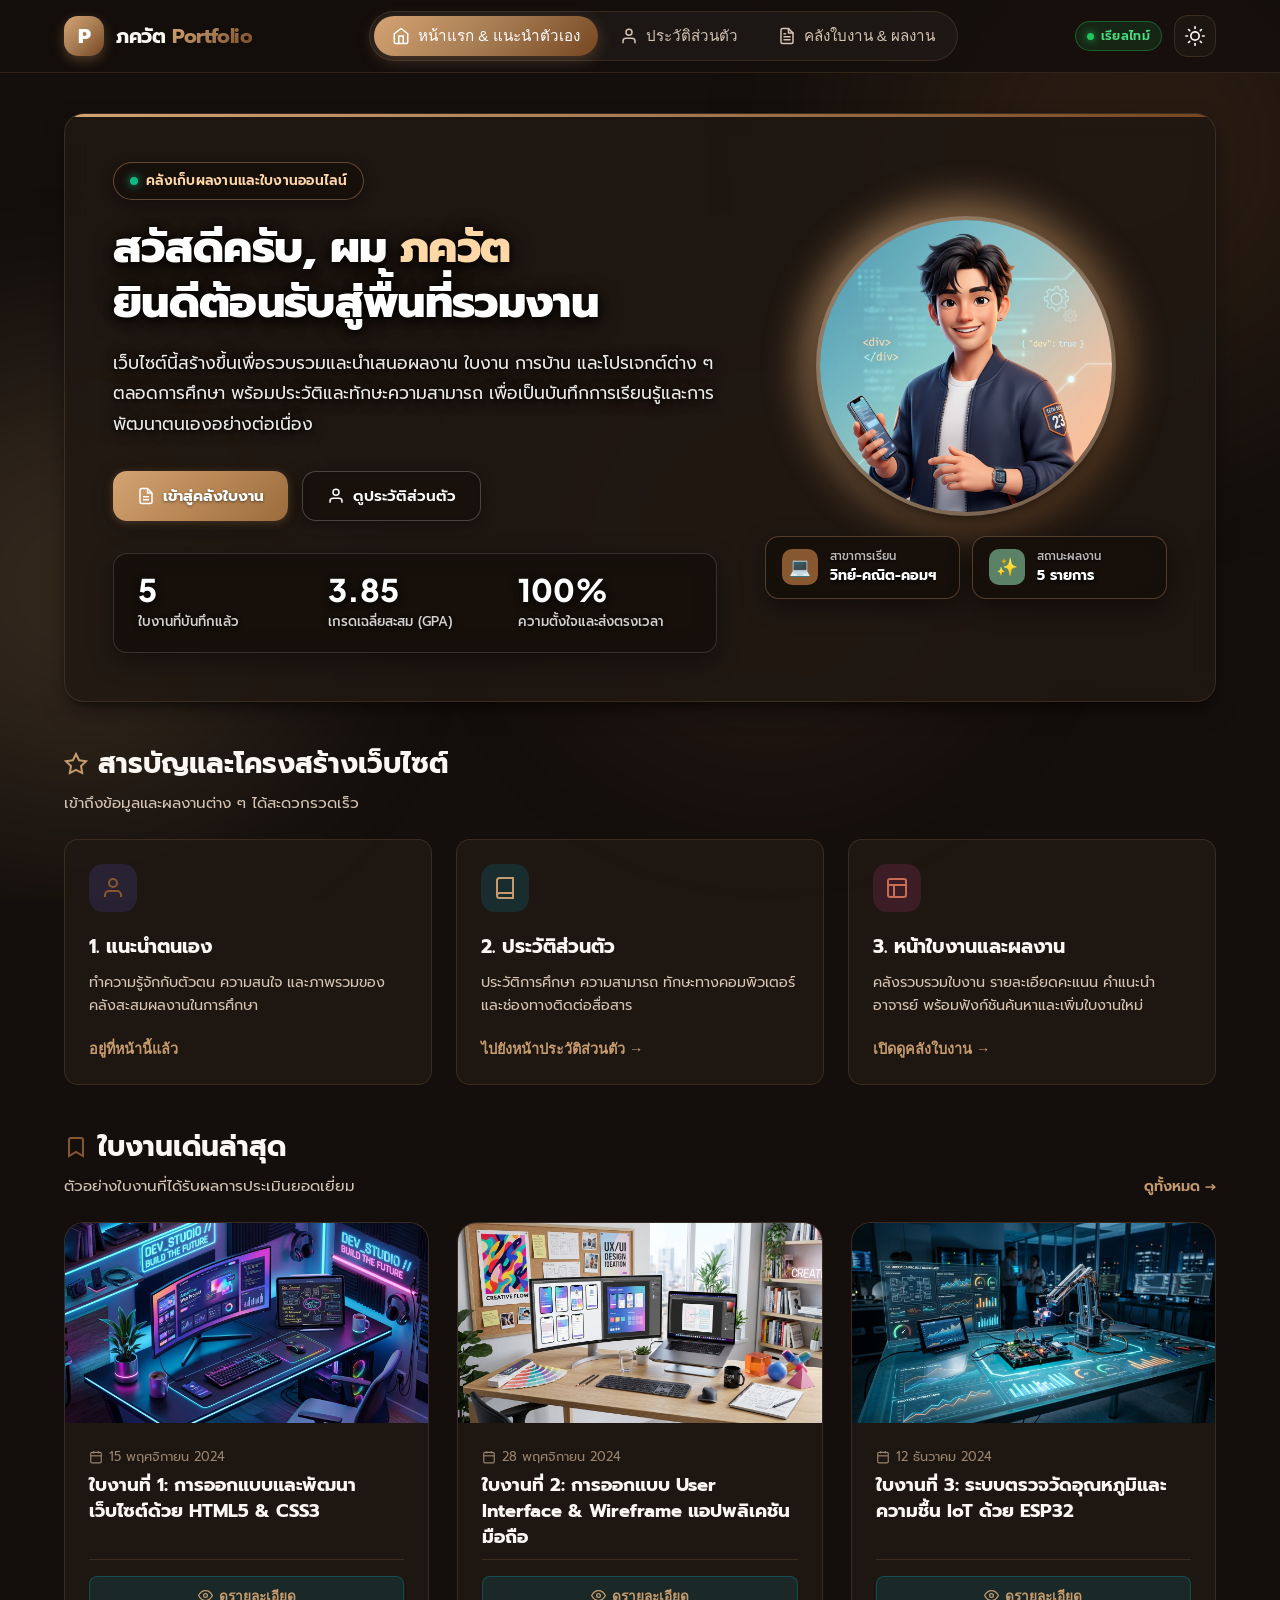
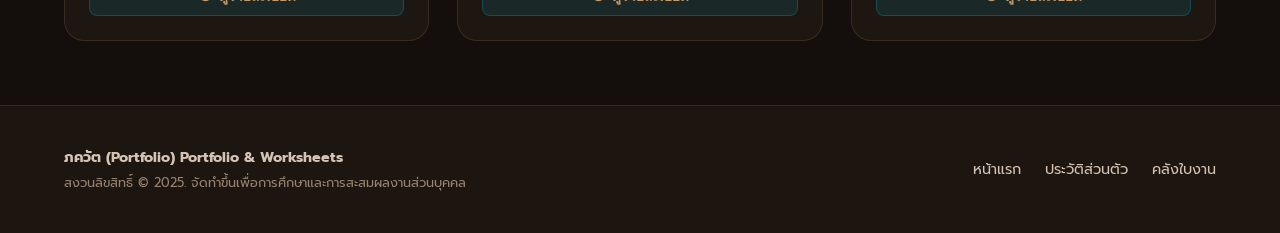
==== index.html @ 78440da2 "Add files via upload" ====
<!DOCTYPE html>
<html lang="th" data-theme="dark">

<head>
  <meta charset="UTF-8">
  <meta name="viewport" content="width=device-width, initial-scale=1.0">
  <title>ภควัต (Pakawat) | พอร์ตโฟลิโอ & คลังเก็บใบงาน</title>
  <meta name="description" content="เว็บไซต์เก็บงาน แนะนำตนเอง ประวัติส่วนตัว และคลังสะสมผลงานใบงานของ ภควัต (Pakawat)">
  <link rel="stylesheet" href="css/style.css">
  <link rel="icon"
    href="data:image/svg+xml,<svg xmlns=%22http://www.w3.org/2000/svg%22 viewBox=%220 0 100 100%22><text y=%22.9em%22 font-size=%2290%22>🚀</text></svg>">
</head>

<body>

  <!-- Ambient Glow Background -->
  <div class="bg-ambient" aria-hidden="true">
    <div class="orb orb-1"></div>
    <div class="orb orb-2"></div>
    <div class="orb orb-3"></div>
  </div>

  <div class="app-wrapper">

    <!-- Navigation Bar -->
    <header class="site-header">
      <div class="container nav-container">
        <a href="#home" class="brand-logo" id="brand-logo-link">
          <div class="logo-badge" id="site-brand-badge">P</div>
          <span id="site-brand-text">ภควัต <b>Portfolio</b></span>
        </a>

        <!-- Navigation Links -->
        <nav class="nav-menu" id="nav-menu" aria-label="Main Navigation">
          <button class="nav-item active" data-target="home" id="nav-btn-home">
            <svg width="18" height="18" viewBox="0 0 24 24" fill="none" stroke="currentColor" stroke-width="2"
              stroke-linecap="round" stroke-linejoin="round">
              <path d="m3 9 9-7 9 7v11a2 2 0 0 1-2 2H5a2 2 0 0 1-2-2z"></path>
              <polyline points="9 22 9 12 15 12 15 22"></polyline>
            </svg>
            หน้าแรก & แนะนำตัวเอง
          </button>
          <button class="nav-item" data-target="profile" id="nav-btn-profile">
            <svg width="18" height="18" viewBox="0 0 24 24" fill="none" stroke="currentColor" stroke-width="2"
              stroke-linecap="round" stroke-linejoin="round">
              <path d="M20 21v-2a4 4 0 0 0-4-4H8a4 4 0 0 0-4 4v2"></path>
              <circle cx="12" cy="7" r="4"></circle>
            </svg>
            ประวัติส่วนตัว
          </button>
          <button class="nav-item" data-target="worksheets" id="nav-btn-worksheets">
            <svg width="18" height="18" viewBox="0 0 24 24" fill="none" stroke="currentColor" stroke-width="2"
              stroke-linecap="round" stroke-linejoin="round">
              <path d="M14 2H6a2 2 0 0 0-2 2v16a2 2 0 0 0 2 2h12a2 2 0 0 0 2-2V8z"></path>
              <polyline points="14 2 14 8 20 8"></polyline>
              <line x1="16" y1="13" x2="8" y2="13"></line>
              <line x1="16" y1="17" x2="8" y2="17"></line>
              <polyline points="10 9 9 9 8 9"></polyline>
            </svg>
            คลังใบงาน & ผลงาน
          </button>
        </nav>

        <!-- Actions -->
        <div class="nav-actions">
          <div class="realtime-live-badge" title="ระบบซิงค์ข้อมูลแบบเรียลไทม์อัตโนมัติ (Live Real-Time Sync)">
            <span class="pulse-green-dot"></span>
            <span>เรียลไทม์</span>
          </div>
          <button class="theme-btn" id="theme-toggle-btn" title="สลับโหมดมืด/สว่าง" aria-label="Toggle Theme">
            <svg width="20" height="20" viewBox="0 0 24 24" fill="none" stroke="currentColor" stroke-width="2"
              stroke-linecap="round" stroke-linejoin="round">
              <circle cx="12" cy="12" r="5" />
              <line x1="12" y1="1" x2="12" y2="3" />
              <line x1="12" y1="21" x2="12" y2="23" />
              <line x1="4.22" y1="4.22" x2="5.64" y2="5.64" />
              <line x1="18.36" y1="18.36" x2="19.78" y2="19.78" />
              <line x1="1" y1="12" x2="3" y2="12" />
              <line x1="21" y1="12" x2="23" y2="12" />
              <line x1="4.22" y1="19.78" x2="5.64" y2="18.36" />
              <line x1="18.36" y1="5.64" x2="19.78" y2="4.22" />
            </svg>
          </button>
          <button class="mobile-toggle" id="mobile-menu-btn" title="เปิดเมนู" aria-label="Open Mobile Menu">
            <svg width="22" height="22" viewBox="0 0 24 24" fill="none" stroke="currentColor" stroke-width="2">
              <line x1="3" y1="12" x2="21" y2="12" />
              <line x1="3" y1="6" x2="21" y2="6" />
              <line x1="3" y1="18" x2="21" y2="18" />
            </svg>
          </button>
        </div>
      </div>
    </header>

    <!-- Main Views Container -->
    <main class="main-content">
      <div class="container">

        <!-- ================= VIEW 1: HOME (แนะนำตัวเอง) ================= -->
        <section class="page-view active" id="view-home">
          <!-- Hero Card -->
          <div class="hero-card" id="hero-card-main">
            <div class="hero-grid">
              <div class="hero-info">
                <div class="hero-tag">
                  <span class="pulse-dot"></span>
                  <span id="hero-tag-text">คลังเก็บผลงานและใบงานออนไลน์</span>
                </div>
                <h1 class="hero-title">
                  <span id="hero-greeting-text">สวัสดีครับ, ผม</span> <span class="highlight"
                    id="hero-name-text">ภควัต</span> <br>
                  <span id="hero-sub-text">ยินดีต้อนรับสู่พื้นที่รวมงาน</span>
                </h1>
                <p class="hero-desc" id="hero-desc-text">
                  เว็บไซต์นี้สร้างขึ้นเพื่อรวบรวมและนำเสนอผลงาน ใบงาน การบ้าน และโปรเจกต์ต่าง ๆ ตลอดการศึกษา
                  พร้อมประวัติและทักษะความสามารถ เพื่อเป็นบันทึกการเรียนรู้และการพัฒนาตนเองอย่างต่อเนื่อง
                </p>

                <div class="hero-btns">
                  <a href="#worksheets" class="btn btn-primary" id="hero-btn-worksheets">
                    <svg width="18" height="18" viewBox="0 0 24 24" fill="none" stroke="currentColor" stroke-width="2">
                      <path d="M14 2H6a2 2 0 0 0-2 2v16a2 2 0 0 0 2 2h12a2 2 0 0 0 2-2V8z"></path>
                      <polyline points="14 2 14 8 20 8"></polyline>
                      <line x1="16" y1="13" x2="8" y2="13"></line>
                      <line x1="16" y1="17" x2="8" y2="17"></line>
                    </svg>
                    เข้าสู่คลังใบงาน
                  </a>
                  <a href="#profile" class="btn btn-secondary" id="hero-btn-profile">
                    <svg width="18" height="18" viewBox="0 0 24 24" fill="none" stroke="currentColor" stroke-width="2">
                      <path d="M20 21v-2a4 4 0 0 0-4-4H8a4 4 0 0 0-4 4v2"></path>
                      <circle cx="12" cy="7" r="4"></circle>
                    </svg>
                    ดูประวัติส่วนตัว
                  </a>
                </div>

                <div class="hero-stats">
                  <div class="stat-item">
                    <h4 id="stat-total-works">5</h4>
                    <p>ใบงานที่บันทึกแล้ว</p>
                  </div>
                  <div class="stat-item">
                    <h4 id="stat-gpa-val">3.85</h4>
                    <p id="stat-gpa-label">เกรดเฉลี่ยสะสม (GPA)</p>
                  </div>
                  <div class="stat-item">
                    <h4 id="stat-commit-val">100%</h4>
                    <p id="stat-commit-label">ความตั้งใจและส่งตรงเวลา</p>
                  </div>
                </div>
              </div>

              <!-- Avatar Display -->
              <div class="hero-visual">
                <div class="avatar-wrapper" id="hero-avatar-wrapper">
                  <div class="avatar-halo"></div>
                  <div class="avatar-inner">
                    <img src="assets/images/avatar.jpg" alt="ภควัต (Pakawat) Avatar" class="avatar-img"
                      id="hero-avatar-img" />
                  </div>
                </div>

                <!-- Info Badges (ตำแหน่งด้านล่างรูปอวตาร) -->
                <div class="hero-badges-row">
                  <div class="hero-bottom-badge">
                    <div class="badge-icon purple" id="hero-badge-top-icon">💻</div>
                    <div class="badge-text">
                      <div class="title" id="hero-badge-top-label">สาขาการเรียน</div>
                      <div class="value" id="hero-badge-top-val">วิทย์-คณิต-คอมฯ</div>
                    </div>
                  </div>

                  <div class="hero-bottom-badge">
                    <div class="badge-icon emerald">✨</div>
                    <div class="badge-text">
                      <div class="title">สถานะผลงาน</div>
                      <div class="value" id="stat-badge-works">5 รายการ</div>
                    </div>
                  </div>
                </div>
              </div>
            </div>
          </div>

          <!-- Section Highlights: 3 หมวดหมู่หลัก -->
          <div class="section-header">
            <div>
              <h2 class="section-title">
                <svg width="24" height="24" viewBox="0 0 24 24" fill="none" stroke="var(--accent-cyan)"
                  stroke-width="2">
                  <polygon
                    points="12 2 15.09 8.26 22 9.27 17 14.14 18.18 21.02 12 17.77 5.82 21.02 7 14.14 2 9.27 8.91 8.26 12 2">
                  </polygon>
                </svg>
                สารบัญและโครงสร้างเว็บไซต์
              </h2>
              <p class="section-subtitle">เข้าถึงข้อมูลและผลงานต่าง ๆ ได้สะดวกรวดเร็ว</p>
            </div>
          </div>

          <div class="cards-grid-3">
            <div class="feature-box">
              <div class="feature-icon-wrapper">
                <svg width="24" height="24" viewBox="0 0 24 24" fill="none" stroke="currentColor" stroke-width="2">
                  <path d="M20 21v-2a4 4 0 0 0-4-4H8a4 4 0 0 0-4 4v2"></path>
                  <circle cx="12" cy="7" r="4"></circle>
                </svg>
              </div>
              <h3>1. แนะนำตนเอง</h3>
              <p>ทำความรู้จักกับตัวตน ความสนใจ และภาพรวมของคลังสะสมผลงานในการศึกษา</p>
              <button class="link-arrow" onclick="location.hash='home'">
                อยู่ที่หน้านี้แล้ว
              </button>
            </div>

            <div class="feature-box">
              <div class="feature-icon-wrapper" style="background: rgba(6, 182, 212, 0.15); color: var(--accent-cyan);">
                <svg width="24" height="24" viewBox="0 0 24 24" fill="none" stroke="currentColor" stroke-width="2">
                  <path d="M4 19.5A2.5 2.5 0 0 1 6.5 17H20"></path>
                  <path d="M6.5 2H20v20H6.5A2.5 2.5 0 0 1 4 19.5v-15A2.5 2.5 0 0 1 6.5 2z"></path>
                </svg>
              </div>
              <h3>2. ประวัติส่วนตัว</h3>
              <p>ประวัติการศึกษา ความสามารถ ทักษะทางคอมพิวเตอร์ และช่องทางติดต่อสื่อสาร</p>
              <button class="link-arrow" onclick="location.hash='profile'">
                ไปยังหน้าประวัติส่วนตัว →
              </button>
            </div>

            <div class="feature-box">
              <div class="feature-icon-wrapper"
                style="background: rgba(236, 72, 153, 0.15); color: var(--accent-pink);">
                <svg width="24" height="24" viewBox="0 0 24 24" fill="none" stroke="currentColor" stroke-width="2">
                  <rect x="3" y="3" width="18" height="18" rx="2" ry="2"></rect>
                  <line x1="3" y1="9" x2="21" y2="9"></line>
                  <line x1="9" y1="21" x2="9" y2="9"></line>
                </svg>
              </div>
              <h3>3. หน้าใบงานและผลงาน</h3>
              <p>คลังรวบรวมใบงาน รายละเอียดคะแนน คำแนะนำอาจารย์ พร้อมฟังก์ชันค้นหาและเพิ่มใบงานใหม่</p>
              <button class="link-arrow" onclick="location.hash='worksheets'">
                เปิดดูคลังใบงาน →
              </button>
            </div>
          </div>

          <!-- Featured Works Preview -->
          <div class="section-header" style="margin-top: 1.5rem;">
            <div>
              <h2 class="section-title">
                <svg width="24" height="24" viewBox="0 0 24 24" fill="none" stroke="var(--accent-purple)"
                  stroke-width="2">
                  <path d="m19 21-7-4-7 4V5a2 2 0 0 1 2-2h10a2 2 0 0 1 2 2v16z"></path>
                </svg>
                ใบงานเด่นล่าสุด
              </h2>
              <p class="section-subtitle">ตัวอย่างใบงานที่ได้รับผลการประเมินยอดเยี่ยม</p>
            </div>
            <a href="#worksheets" class="link-arrow">ดูทั้งหมด →</a>
          </div>

          <div class="works-grid" id="featured-works-grid">
            <!-- Dynamic items rendered by app.js -->
          </div>
        </section>


        <!-- ================= VIEW 2: PROFILE (ประวัติส่วนตัว) ================= -->
        <section class="page-view" id="view-profile">
          <div class="profile-layout">

            <!-- Left Sidebar -->
            <aside class="profile-sidebar">
              <!-- Profile Bio Card -->
              <div class="profile-card" id="profile-bio-card">
                <div class="profile-avatar-wrapper">
                  <img src="assets/images/avatar.jpg" alt="ภควัต " class="profile-avatar" id="sidebar-avatar-img" />
                </div>
                <h2 id="sidebar-name">ภควัต ศรีรัตน์</h2>
                <div class="role">Student</div>

                <p class="bio-quote">
                  "การเรียนรู้ไม่มีที่สิ้นสุด พัฒนาตนเองผ่านทุกใบงานและลงมือทำอย่างจริงจัง"
                </p>

                <div class="profile-meta-list">
                  <div class="meta-item">
                    <div class="meta-icon">👤</div>
                    <span class="label">ชื่อ-สกุล:</span>
                    <span class="value">นายภควัต ศรีรัตน์</span>
                  </div>
                  <div class="meta-item">
                    <div class="meta-icon">🏷️</div>
                    <span class="label">ชื่อเล่น:</span>
                    <span class="value">ซัง</span>
                  </div>
                  <div class="meta-item">
                    <div class="meta-icon">🏫</div>
                    <span class="label">สถานศึกษา:</span>
                    <span class="value">วิทยาลัยเทคนิคนครศรีธรรมราช</span>
                  </div>
                  <div class="meta-item">
                    <div class="meta-icon">🎓</div>
                    <span class="label">ระดับชั้น:</span>
                    <span class="value">ประกาศนียบัตรวิชาชีพชั้นสูง</span>
                  </div>
                  <div class="meta-item">
                    <div class="meta-icon">📍</div>
                    <span class="label">ที่อยู่:</span>
                    <span class="value">นครศรีธรรมราช</span>
                  </div>
                </div>
              </div>

              <!-- Quick Contact Card -->
              <div class="contact-quick-card">
                <h4>ช่องทางติดต่อ</h4>
                <div class="social-links">
                  <button class="social-btn" onclick="copyContact('69319010028@tnk.ac.th', 'อีเมล')">
                    <svg width="18" height="18" viewBox="0 0 24 24" fill="none" stroke="currentColor" stroke-width="2">
                      <path d="M4 4h16c1.1 0 2 .9 2 2v12c0 1.1-.9 2-2 2H4c-1.1 0-2-.9-2-2V6c0-1.1.9-2 2-2z"></path>
                      <polyline points="22,6 12,13 2,6"></polyline>
                    </svg>
                    69319010028@tnk.ac.th
                  </button>
                  <button class="social-btn" onclick="copyContact('099-436-2677', 'เบอร์โทรศัพท์')">
                    <svg width="18" height="18" viewBox="0 0 24 24" fill="none" stroke="currentColor" stroke-width="2">
                      <path
                        d="M22 16.92v3a2 2 0 0 1-2.18 2 19.79 19.79 0 0 1-8.63-3.07 19.5 19.5 0 0 1-6-6 19.79 19.79 0 0 1-3.07-8.67A2 2 0 0 1 4.11 2h3a2 2 0 0 1 2 1.72 12.84 12.84 0 0 0 .7 2.81 2 2 0 0 1-.45 2.11L8.09 9.91a16 16 0 0 0 6 6l1.27-1.27a2 2 0 0 1 2.11-.45 12.84 12.84 0 0 0 2.81.7A2 2 0 0 1 22 16.92z">
                      </path>
                    </svg>
                    099-436-2677 (คลิกเพื่อคัดลอก)
                  </button>
                  <button class="social-btn" onclick="copyContact('https://github.com/69319010028-dev', 'GitHub')">
                    <svg width="18" height="18" viewBox="0 0 24 24" fill="none" stroke="currentColor" stroke-width="2">
                      <path
                        d="M9 19c-5 1.5-5-2.5-7-3m14 6v-3.87a3.37 3.37 0 0 0-.94-2.61c3.14-.35 6.44-1.54 6.44-7A5.44 5.44 0 0 0 20 4.77 5.07 5.07 0 0 0 19.91 1S18.73.65 16 2.48a13.38 13.38 0 0 0-7 0C6.27.65 5.09 1 5.09 1A5.07 5.07 0 0 0 5 4.77a5.44 5.44 0 0 0-1.5 3.78c0 5.42 3.3 6.61 6.44 7A3.37 3.37 0 0 0 9 18.13V22">
                      </path>
                    </svg>
                    https://github.com/69319010028-dev
                  </button>
                </div>
              </div>
            </aside>

            <!-- Right Main Profile -->
            <div class="profile-main">

              <!-- Education Timeline Panel -->
              <div class="content-panel">
                <div class="panel-header" style="justify-content: space-between; align-items: center;">
                  <div style="display: flex; align-items: center; gap: 12px;">
                    <div class="panel-icon">
                      <svg width="20" height="20" viewBox="0 0 24 24" fill="none" stroke="currentColor"
                        stroke-width="2">
                        <path d="M22 10v6M2 10l10-5 10 5-10 5z"></path>
                        <path d="M6 12v5c3 3 9 3 12 0v-5"></path>
                      </svg>
                    </div>
                    <h3 class="panel-title">ประวัติการศึกษา (Education Background)</h3>
                  </div>
                  <button type="button" class="btn-edu-order-toggle" id="btn-toggle-edu-order"
                    onclick="toggleEduOrder()" title="คลิกเพื่อสลับการเรียงลำดับเวลา (เก่าไปใหม่ / ใหม่ไปเก่า)">
                    <svg width="13" height="13" viewBox="0 0 24 24" fill="none" stroke="currentColor" stroke-width="2">
                      <path d="m3 16 4 4 4-4"></path>
                      <path d="M7 20V4"></path>
                      <path d="m21 8-4-4-4 4"></path>
                      <path d="M17 4v16"></path>
                    </svg>
                    <span id="edu-order-text">เรียง: ม.ต้น ➔ ปวส.</span>
                  </button>
                </div>

                <div class="timeline" id="education-timeline">
                  <!-- Rendered dynamically -->
                </div>
              </div>

              <!-- Skills & Abilities Panel -->
              <div class="content-panel">
                <div class="panel-header">
                  <div class="panel-icon" style="background: rgba(139, 92, 246, 0.15); color: var(--accent-purple);">
                    <svg width="20" height="20" viewBox="0 0 24 24" fill="none" stroke="currentColor" stroke-width="2">
                      <polygon points="13 2 3 14 12 14 11 22 21 10 12 10 13 2"></polygon>
                    </svg>
                  </div>
                  <h3 class="panel-title">ทักษะและความสามารถ (Skills & Competencies)</h3>
                </div>

                <div class="skills-grid" id="skills-container">
                  <!-- Dynamic skills bars rendered by app.js -->
                </div>

                <div style="margin-top: 1.5rem;">
                  <strong
                    style="font-size: 0.95rem; display: block; margin-bottom: 0.5rem;">ความสนใจพิเศษและโปรแกรมที่ใช้งาน:</strong>
                  <div class="tags-cloud">
                    <span class="tag-badge">Visual Studio Code</span>
                    <span class="tag-badge">Figma UI/UX</span>
                    <span class="tag-badge">Git & GitHub</span>
                    <span class="tag-badge">Microsoft 365 & Google Workspace</span>
                    <span class="tag-badge">Canva</span>
                    <span class="tag-badge">Arduino IDE</span>
                    <span class="tag-badge">AI Tools for Learning</span>
                    <span class="tag-badge">การตัดต่อวิดีโอ & สื่อประชาสัมพันธ์</span>
                  </div>
                </div>
              </div>

              <!-- Goals & Motivation Panel -->
              <div class="content-panel">
                <div class="panel-header">
                  <div class="panel-icon" style="background: rgba(16, 185, 129, 0.15); color: var(--accent-emerald);">
                    <svg width="20" height="20" viewBox="0 0 24 24" fill="none" stroke="currentColor" stroke-width="2">
                      <circle cx="12" cy="12" r="10"></circle>
                      <path d="m9 12 2 2 4-4"></path>
                    </svg>
                  </div>
                  <h3 class="panel-title">เป้าหมายและแรงบันดาลใจในการศึกษา</h3>
                </div>
                <p style="color: var(--text-muted); line-height: 1.8;">
                  มีความมุ่งมั่นที่จะเข้าศึกษาต่อในระดับอุดมศึกษา ในสาขาวิทยาการคอมพิวเตอร์
                  หรือวิศวกรรมคอมพิวเตอร์/ซอฟต์แวร์
                  เพื่อนำความรู้และทักษะด้านเทคโนโลยีมาต่อยอด
                  สร้างสรรค์นวัตกรรมดิจิทัลที่มีประโยชน์ต่อสังคมและประเทศชาติต่อไปในอนาคต
                </p>
              </div>

            </div>

          </div>
        </section>


        <!-- ================= VIEW 3: WORKSHEETS (หน้าใบงาน & ผลงาน) ================= -->
        <section class="page-view" id="view-worksheets">

          <div class="section-header">
            <div>
              <h2 class="section-title">
                <svg width="26" height="26" viewBox="0 0 24 24" fill="none" stroke="var(--accent-cyan)"
                  stroke-width="2">
                  <path d="M14 2H6a2 2 0 0 0-2 2v16a2 2 0 0 0 2 2h12a2 2 0 0 0 2-2V8z"></path>
                  <polyline points="14 2 14 8 20 8"></polyline>
                  <line x1="16" y1="13" x2="8" y2="13"></line>
                  <line x1="16" y1="17" x2="8" y2="17"></line>
                </svg>
                คลังใบงานและผลงานสะสม
              </h2>
              <p class="section-subtitle">ค้นหา ตรวจสอบผลงาน และดูใบงานทั้งหมดในที่เดียว</p>
            </div>
          </div>

          <!-- Controls Bar: Search & Filter Tabs -->
          <div class="worksheet-controls">
            <div class="controls-top">
              <div class="search-box">
                <svg class="search-icon" width="18" height="18" viewBox="0 0 24 24" fill="none" stroke="currentColor"
                  stroke-width="2">
                  <circle cx="11" cy="11" r="8"></circle>
                  <line x1="21" y1="21" x2="16.65" y2="16.65"></line>
                </svg>
                <input type="text" id="search-worksheet" placeholder="ค้นหาตามชื่อใบงาน..." />
              </div>

              <div class="filter-pills">
                <button class="filter-btn active" id="btn-filter-all">ทั้งหมด</button>

                <!-- Calendar Date Filter Trigger & Popover Dropdown -->
                <div class="cal-filter-container" id="cal-filter-container">
                  <button type="button" class="filter-btn cal-filter-trigger" id="btn-calendar-filter"
                    title="เลือกดูใบงานตามวันที่หรือปฏิทิน">
                    <svg width="15" height="15" viewBox="0 0 24 24" fill="none" stroke="currentColor" stroke-width="2"
                      stroke-linecap="round" stroke-linejoin="round">
                      <rect x="3" y="4" width="18" height="18" rx="2" ry="2"></rect>
                      <line x1="16" y1="2" x2="16" y2="6"></line>
                      <line x1="8" y1="2" x2="8" y2="6"></line>
                      <line x1="3" y1="10" x2="21" y2="10"></line>
                    </svg>
                    <span id="cal-filter-btn-text">เลือกดูตามวันที่ (ปฏิทิน)</span>
                    <svg class="cal-chevron" width="12" height="12" viewBox="0 0 24 24" fill="none"
                      stroke="currentColor" stroke-width="2.5">
                      <polyline points="6 9 12 15 18 9"></polyline>
                    </svg>
                  </button>

                  <!-- Popover Dropdown matching Picture 2 -->
                  <div class="cal-dropdown-popover" id="filter-calendar-popover">
                    <div class="cal-popover-header">
                      <div class="cal-popover-title">
                        <svg width="15" height="15" viewBox="0 0 24 24" fill="none" stroke="var(--accent-cyan)"
                          stroke-width="2">
                          <rect x="3" y="4" width="18" height="18" rx="2" ry="2"></rect>
                          <line x1="16" y1="2" x2="16" y2="6"></line>
                          <line x1="8" y1="2" x2="8" y2="6"></line>
                          <line x1="3" y1="10" x2="21" y2="10"></line>
                        </svg>
                        <span>เลือกวันที่เพื่อค้นหาใบงาน</span>
                      </div>
                      <button type="button" class="cal-popover-close" id="btn-close-cal-popover"
                        title="ปิดหน้าต่างปฏิทิน">&times;</button>
                    </div>

                    <!-- Embedded Interactive Calendar (Picture 2 style) -->
                    <div class="inline-calendar" id="filter-calendar-picker"></div>
                    <input type="hidden" id="filter-selected-date" />

                    <div class="cal-popover-footer">
                      <div class="cal-footer-hint">
                        <span class="has-work-dot-sample"></span> จุดสีฟ้า = วันที่มีใบงาน
                      </div>
                      <div class="cal-footer-actions">
                        <button type="button" class="cal-action-btn" id="btn-filter-this-month"
                          title="แสดงใบงานทั้งหมดในเดือนที่กำลังดู">
                          ดูทั้งเดือนนี้
                        </button>
                        <button type="button" class="cal-action-btn clear" id="btn-filter-clear"
                          title="ล้างการเลือกวันที่และแสดงทั้งหมด">
                          ล้างตัวกรอง
                        </button>
                      </div>
                    </div>
                  </div>
                </div>
              </div>
            </div>
          </div>

          <!-- Counter bar -->
          <div class="works-stats-bar">
            <span>แสดงผล: <b id="works-found-count" style="color:var(--text-main);">0 รายการ</b></span>
          </div>

          <!-- Works Cards Grid -->
          <div class="works-grid" id="all-worksheets-grid">
            <!-- Dynamic worksheets rendered by app.js -->
          </div>

        </section>

      </div>
    </main>

    <!-- Site Footer -->
    <footer class="site-footer">
      <div class="container footer-content">
        <div>
          <strong id="footer-brand-title">ภควัต Portfolio & Worksheets</strong>
          <div style="font-size: 0.8rem; margin-top: 4px; color: var(--text-dim);">
            สงวนลิขสิทธิ์ &copy; 2025. จัดทำขึ้นเพื่อการศึกษาและการสะสมผลงานส่วนบุคคล
          </div>
        </div>
        <div class="footer-links">
          <a href="#home" class="footer-link">หน้าแรก</a>
          <a href="#profile" class="footer-link">ประวัติส่วนตัว</a>
          <a href="#worksheets" class="footer-link">คลังใบงาน</a>
        </div>
      </div>
    </footer>

  </div>

  <!-- ================= MODAL: WORKSHEET DETAILS ================= -->
  <div class="modal-backdrop" id="worksheet-detail-modal" aria-hidden="true">
    <div class="modal-dialog">
      <div class="modal-header">
        <h3>รายละเอียดใบงาน</h3>
        <button class="modal-close" aria-label="Close modal">&times;</button>
      </div>
      <div class="modal-body" id="worksheet-detail-content">
        <!-- Rendered by window.openWorkDetail -->
      </div>
      <div class="modal-footer">
        <button class="btn btn-secondary modal-close">ปิดหน้าต่าง</button>
      </div>
    </div>
  </div>



  <!-- ================= LIGHTBOX: FULLSCREEN IMAGE VIEWER ================= -->
  <div class="lightbox-backdrop" id="image-lightbox-modal" aria-hidden="true">
    <div class="lightbox-toolbar">
      <span class="lightbox-title" id="lightbox-image-title">รูปภาพใบงาน</span>
      <div class="lightbox-actions">
        <button class="lightbox-btn" id="btn-zoom-in" title="ซูมขยาย (+)">
          <svg width="18" height="18" viewBox="0 0 24 24" fill="none" stroke="currentColor" stroke-width="2">
            <circle cx="11" cy="11" r="8"></circle>
            <line x1="21" y1="21" x2="16.65" y2="16.65"></line>
            <line x1="11" y1="8" x2="11" y2="14"></line>
            <line x1="8" y1="11" x2="14" y2="11"></line>
          </svg>
          ขยาย
        </button>
        <button class="lightbox-btn" id="btn-zoom-out" title="ซูมย่อ (-)">
          <svg width="18" height="18" viewBox="0 0 24 24" fill="none" stroke="currentColor" stroke-width="2">
            <circle cx="11" cy="11" r="8"></circle>
            <line x1="21" y1="21" x2="16.65" y2="16.65"></line>
            <line x1="8" y1="11" x2="14" y2="11"></line>
          </svg>
          ย่อ
        </button>
        <button class="lightbox-btn" id="btn-zoom-reset" title="ขนาดปกติ 100%">100%</button>
        <button class="lightbox-btn" id="btn-open-newtab" title="เปิดรูปต้นฉบับในแท็บใหม่">
          <svg width="18" height="18" viewBox="0 0 24 24" fill="none" stroke="currentColor" stroke-width="2">
            <path d="M18 13v6a2 2 0 0 1-2 2H5a2 2 0 0 1-2-2V8a2 2 0 0 1 2-2h6"></path>
            <polyline points="15 3 21 3 21 9"></polyline>
            <line x1="10" y1="14" x2="21" y2="3"></line>
          </svg>
          เปิดแท็บใหม่
        </button>
        <button class="lightbox-btn close" id="btn-close-lightbox" title="ปิดหน้าต่าง">&times;</button>
      </div>
    </div>
    <div class="lightbox-content" id="lightbox-container">
      <img id="lightbox-img" src="" alt="ภาพใบงานขนาดเต็ม" />
    </div>
  </div>

  <!-- Toast Notification Container -->
  <div class="toast-container" id="toast-container"></div>

  <!-- Scripts -->
  <script src="js/data.js"></script>
  <script src="js/app.js"></script>
</body>

</html>
---- css/style.css ----
/* ==========================================================================
   PAKAWAT PORTFOLIO & WORKSHEET HUB - MODERN DESIGN SYSTEM
   ========================================================================== */

@import url('https://fonts.googleapis.com/css2?family=Plus+Jakarta+Sans:wght@400;500;600;700;800&family=Prompt:ital,wght@0,300;0,400;0,500;0,600;0,700;1,300;1,400&display=swap');

:root {
  /* Dark Theme (Default: TOA 8558 African Desert Luxury Warm Palette) */
  --bg-primary: #140f0c; /* Deep roasted espresso dark background */
  --bg-secondary: #1c1510; /* Dark cocoa mocha */
  --bg-card: rgba(32, 24, 18, 0.85); /* Warm teak wood & leather glassmorphism */
  --bg-card-hover: rgba(46, 35, 27, 0.95);
  --border-subtle: rgba(197, 155, 109, 0.16); /* Warm bronze sand subtle border */
  --border-highlight: rgba(212, 163, 115, 0.45); /* African Desert golden highlight */

  --text-main: #fbf7f2; /* Pure warm ivory cream, extremely crisp & readable */
  --text-muted: #d5c4b3; /* Soft desert sand */
  --text-dim: #998471; /* Warm taupe */

  /* TOA 8558 African Desert & Warm Earth Tone Accents */
  --accent-cyan: #c59b6d; /* African Desert Golden Caramel (primary interactive accent) */
  --accent-blue: #a67c52; /* TOA 8558 African Desert true tone */
  --accent-purple: #875730; /* Roasted coffee bronze */
  --accent-pink: #c86d51; /* Warm terracotta clay */
  --accent-emerald: #5b8266; /* Natural sage earth */
  --accent-amber: #e09f3e; /* Golden sunlight amber */
  --accent-gold: #d4a373; /* Rich sand gold */

  --grad-primary: linear-gradient(135deg, #d4a373 0%, #a67c52 50%, #754722 100%);
  --grad-cyan: linear-gradient(135deg, #e4be96 0%, #b88754 100%);
  --grad-card: linear-gradient(145deg, rgba(197, 155, 109, 0.09) 0%, rgba(32, 24, 18, 0.4) 100%);

  --shadow-sm: 0 4px 6px -1px rgba(0, 0, 0, 0.35);
  --shadow-md: 0 10px 25px -5px rgba(0, 0, 0, 0.5), 0 8px 10px -6px rgba(0, 0, 0, 0.4);
  --shadow-glow: 0 0 25px rgba(166, 124, 82, 0.35);
  --shadow-glow-cyan: 0 0 25px rgba(197, 155, 109, 0.4);

  --radius-sm: 8px;
  --radius-md: 14px;
  --radius-lg: 20px;
  --radius-full: 9999px;

  --font-base: 'Prompt', 'Plus Jakarta Sans', sans-serif;
  --font-en: 'Plus Jakarta Sans', 'Prompt', sans-serif;

  --transition-fast: 0.2s ease;
  --transition-normal: 0.3s cubic-bezier(0.16, 1, 0.3, 1);
  --transition-bounce: 0.5s cubic-bezier(0.34, 1.56, 0.64, 1);
}

[data-theme="light"] {
  /* Light Theme (Inspired by the sunlit African Desert Scandinavian interior in the photo) */
  --bg-primary: #f6f1eb; /* Natural warm oat linen background */
  --bg-secondary: #eee4d7; /* Soft sand cream */
  --bg-card: rgba(255, 252, 247, 0.94); /* Warm ivory paper surface */
  --bg-card-hover: rgba(255, 255, 255, 0.98);
  --border-subtle: rgba(166, 124, 82, 0.18); /* Warm light oak border */
  --border-highlight: rgba(166, 124, 82, 0.42);

  --text-main: #24170f; /* Deep dark roasted espresso coffee, clear, confident & serious */
  --text-muted: #574334; /* Rich warm cocoa */
  --text-dim: #8a7360; /* Warm desert taupe */

  --grad-card: linear-gradient(145deg, rgba(255, 255, 255, 0.95) 0%, rgba(246, 241, 235, 0.75) 100%);
  --shadow-sm: 0 2px 5px rgba(36, 23, 15, 0.06);
  --shadow-md: 0 10px 25px -5px rgba(36, 23, 15, 0.1), 0 8px 10px -6px rgba(36, 23, 15, 0.06);
  --shadow-glow: 0 0 20px rgba(166, 124, 82, 0.22);
  --shadow-glow-cyan: 0 0 20px rgba(166, 124, 82, 0.25);
}

/* ==========================================================================
   RESET & GLOBAL STYLES
   ========================================================================== */
*, *::before, *::after {
  box-sizing: border-box;
  margin: 0;
  padding: 0;
}

html {
  scroll-behavior: smooth;
  font-size: 16px;
}

body {
  font-family: var(--font-base);
  background-color: var(--bg-primary);
  color: var(--text-main);
  min-height: 100vh;
  line-height: 1.6;
  overflow-x: hidden;
  position: relative;
  transition: background-color var(--transition-normal), color var(--transition-normal);
}

/* Background Ambient Orbs */
.bg-ambient {
  position: fixed;
  top: 0;
  left: 0;
  width: 100vw;
  height: 100vh;
  pointer-events: none;
  z-index: 0;
  overflow: hidden;
}

.orb {
  position: absolute;
  border-radius: 50%;
  filter: blur(100px);
  opacity: 0.18;
  animation: floatOrb 18s infinite alternate ease-in-out;
}

.orb-1 {
  width: 500px;
  height: 500px;
  background: var(--accent-purple);
  top: -100px;
  right: -100px;
}

.orb-2 {
  width: 450px;
  height: 450px;
  background: var(--accent-cyan);
  bottom: 10%;
  left: -150px;
  animation-duration: 22s;
  animation-delay: -5s;
}

.orb-3 {
  width: 380px;
  height: 380px;
  background: var(--accent-pink);
  top: 40%;
  right: 25%;
  opacity: 0.12;
  animation-duration: 26s;
  animation-delay: -8s;
}

@keyframes floatOrb {
  0% { transform: translate(0, 0) scale(1); }
  50% { transform: translate(40px, 30px) scale(1.1); }
  100% { transform: translate(-30px, 50px) scale(0.95); }
}

.app-wrapper {
  position: relative;
  z-index: 1;
  display: flex;
  flex-direction: column;
  min-height: 100vh;
}

.container {
  width: 100%;
  max-width: 1200px;
  margin: 0 auto;
  padding: 0 1.5rem;
}

/* ==========================================================================
   NAVIGATION BAR
   ========================================================================== */
.site-header {
  position: sticky;
  top: 0;
  z-index: 100;
  background: rgba(20, 15, 12, 0.85);
  backdrop-filter: blur(16px);
  -webkit-backdrop-filter: blur(16px);
  border-bottom: 1px solid var(--border-subtle);
  transition: all var(--transition-normal);
}

[data-theme="light"] .site-header {
  background: rgba(246, 241, 235, 0.88);
}

.nav-container {
  display: flex;
  align-items: center;
  justify-content: space-between;
  height: 72px;
}

.brand-logo {
  display: flex;
  align-items: center;
  gap: 12px;
  text-decoration: none;
  color: var(--text-main);
  font-weight: 700;
  font-size: 1.25rem;
  letter-spacing: -0.02em;
}

.logo-badge {
  width: 40px;
  height: 40px;
  border-radius: var(--radius-md);
  background: var(--grad-primary);
  display: flex;
  align-items: center;
  justify-content: center;
  color: #fff;
  font-weight: 800;
  box-shadow: 0 4px 12px rgba(166, 124, 82, 0.4);
  overflow: hidden;
  position: relative;
}

.logo-badge-img {
  width: 100%;
  height: 100%;
  object-fit: cover;
  display: block;
}

.brand-logo span b {
  background: var(--grad-primary);
  -webkit-background-clip: text;
  -webkit-text-fill-color: transparent;
}

.nav-menu {
  display: flex;
  align-items: center;
  background: rgba(255, 255, 255, 0.04);
  padding: 4px;
  border-radius: var(--radius-full);
  border: 1px solid var(--border-subtle);
  gap: 4px;
}

[data-theme="light"] .nav-menu {
  background: rgba(0, 0, 0, 0.04);
}

.nav-item {
  display: inline-flex;
  align-items: center;
  gap: 8px;
  padding: 8px 18px;
  border-radius: var(--radius-full);
  text-decoration: none;
  font-size: 0.95rem;
  font-weight: 500;
  color: var(--text-muted);
  transition: all var(--transition-fast);
  cursor: pointer;
  border: none;
  background: transparent;
}

.nav-item:hover {
  color: var(--text-main);
}

.nav-item.active {
  background: var(--grad-primary);
  color: #ffffff;
  box-shadow: 0 4px 15px rgba(166, 124, 82, 0.35);
}

.nav-actions {
  display: flex;
  align-items: center;
  gap: 12px;
}

.theme-btn, .mobile-toggle {
  width: 42px;
  height: 42px;
  border-radius: var(--radius-md);
  border: 1px solid var(--border-subtle);
  background: var(--bg-card);
  color: var(--text-main);
  display: flex;
  align-items: center;
  justify-content: center;
  cursor: pointer;
  transition: all var(--transition-fast);
}

.theme-btn:hover, .mobile-toggle:hover {
  border-color: var(--accent-cyan);
  transform: translateY(-2px);
  color: var(--accent-cyan);
}

.mobile-toggle {
  display: none;
}

/* ==========================================================================
   PAGE SECTIONS & VIEW SWITCHER
   ========================================================================== */
.main-content {
  flex: 1;
  padding: 2.5rem 0 4rem;
}

.page-view {
  display: none;
  opacity: 0;
  transform: translateY(12px);
  transition: opacity 0.35s ease, transform 0.35s ease;
}

.page-view.active {
  display: block;
  opacity: 1;
  transform: translateY(0);
}

/* ==========================================================================
   VIEW 1: HOME PAGE (แนะนำตนเอง & HERO)
   ========================================================================== */
.hero-card {
  background: var(--bg-card);
  background-size: cover;
  background-position: center;
  background-repeat: no-repeat;
  border: 1px solid var(--border-subtle);
  border-radius: var(--radius-lg);
  padding: 3rem;
  backdrop-filter: blur(12px);
  -webkit-backdrop-filter: blur(12px);
  box-shadow: var(--shadow-md);
  position: relative;
  overflow: hidden;
  margin-bottom: 2.5rem;
  transition: background-color var(--transition-fast), border-color var(--transition-fast);
}

.hero-card::before {
  content: '';
  position: absolute;
  top: 0;
  left: 0;
  right: 0;
  height: 3px;
  background: var(--grad-primary);
  z-index: 3;
}

/* Cinematic Dark Vignette Overlay when background image is applied */
.hero-card::after {
  content: '';
  position: absolute;
  inset: 0;
  background: linear-gradient(
    90deg,
    rgba(14, 9, 6, 0.90) 0%,
    rgba(14, 9, 6, 0.78) 46%,
    rgba(14, 9, 6, 0.44) 78%,
    rgba(14, 9, 6, 0.72) 100%
  );
  pointer-events: none;
  z-index: 1;
  opacity: 0;
  transition: opacity var(--transition-fast);
}

.hero-card.has-bg-image::after {
  opacity: 1;
}

/* All interactive elements sit above the overlay */
.hero-card > * {
  position: relative;
  z-index: 2;
}

.hero-grid {
  display: grid;
  grid-template-columns: 1.2fr 0.8fr;
  gap: 3rem;
  align-items: center;
}

.hero-tag {
  display: inline-flex;
  align-items: center;
  gap: 8px;
  padding: 7px 16px;
  border-radius: var(--radius-full);
  background: rgba(22, 15, 10, 0.78);
  -webkit-backdrop-filter: blur(10px);
  backdrop-filter: blur(10px);
  border: 1px solid rgba(212, 163, 115, 0.4);
  color: #ffd8a8;
  font-size: 0.85rem;
  font-weight: 600;
  margin-bottom: 1.25rem;
  box-shadow: 0 4px 14px rgba(0, 0, 0, 0.35);
  letter-spacing: 0.02em;
}

.hero-tag .pulse-dot {
  width: 8px;
  height: 8px;
  border-radius: 50%;
  background: #10b981;
  box-shadow: 0 0 10px #10b981;
  animation: pulse 2s infinite;
}

@keyframes pulse {
  0%, 100% { opacity: 1; transform: scale(1); }
  50% { opacity: 0.4; transform: scale(0.85); }
}

.hero-title {
  font-size: 2.75rem;
  font-weight: 800;
  line-height: 1.25;
  margin-bottom: 1.15rem;
  letter-spacing: -0.015em;
  color: #ffffff;
  text-shadow: 0 2px 10px rgba(0, 0, 0, 0.9), 0 4px 22px rgba(0, 0, 0, 0.65);
}

.hero-title .highlight {
  color: #ffd8a8;
  font-weight: 800;
  display: inline;
  text-shadow: 0 2px 10px rgba(0, 0, 0, 0.9), 0 4px 22px rgba(0, 0, 0, 0.65);
}

[data-theme="light"] .hero-title .highlight {
  color: var(--accent-blue);
  text-shadow: none;
}

[data-theme="light"] .hero-card.has-bg-image .hero-title .highlight {
  color: #ffd8a8;
  text-shadow: 0 2px 10px rgba(0, 0, 0, 0.9), 0 4px 22px rgba(0, 0, 0, 0.65);
}

.hero-desc {
  font-size: 1.08rem;
  color: rgba(255, 255, 255, 0.92);
  margin-bottom: 2rem;
  line-height: 1.75;
  text-shadow: 0 1px 4px rgba(0, 0, 0, 0.85), 0 2px 14px rgba(0, 0, 0, 0.65);
  max-width: 620px;
}

.hero-btns {
  display: flex;
  flex-wrap: wrap;
  gap: 14px;
  margin-bottom: 2rem;
}

.btn {
  display: inline-flex;
  align-items: center;
  justify-content: center;
  gap: 8px;
  padding: 12px 24px;
  border-radius: var(--radius-md);
  font-size: 0.95rem;
  font-weight: 600;
  text-decoration: none;
  cursor: pointer;
  transition: all var(--transition-fast);
  border: none;
}

.btn-primary {
  background: linear-gradient(135deg, #d4a373 0%, #b88754 50%, #9c6c3e 100%);
  color: #fff;
  box-shadow: 0 6px 20px rgba(0, 0, 0, 0.4), 0 2px 8px rgba(184, 135, 84, 0.45);
  font-weight: 700;
  text-shadow: 0 1px 3px rgba(0, 0, 0, 0.5);
}

.btn-primary:hover {
  transform: translateY(-2px);
  box-shadow: 0 10px 25px rgba(0, 0, 0, 0.55), 0 4px 12px rgba(184, 135, 84, 0.6);
}

.btn-secondary {
  background: rgba(22, 15, 10, 0.72);
  -webkit-backdrop-filter: blur(8px);
  backdrop-filter: blur(8px);
  color: #ffffff;
  border: 1px solid rgba(255, 255, 255, 0.22);
  box-shadow: 0 4px 14px rgba(0, 0, 0, 0.3);
}

[data-theme="light"] .btn-secondary {
  background: rgba(255, 255, 255, 0.85);
  color: #1a1410;
  border: 1px solid rgba(0, 0, 0, 0.15);
}

.btn-secondary:hover {
  background: rgba(255, 255, 255, 0.15);
  border-color: rgba(255, 255, 255, 0.45);
  color: #ffffff;
  transform: translateY(-2px);
  box-shadow: 0 8px 22px rgba(0, 0, 0, 0.4);
}

.btn-cyan {
  background: linear-gradient(135deg, #c59b6d 0%, #a67c52 100%);
  color: #ffffff;
  font-weight: 700;
  box-shadow: 0 4px 15px rgba(166, 124, 82, 0.35);
}

.btn-cyan:hover {
  background: linear-gradient(135deg, #d4a373 0%, #b88754 100%);
  transform: translateY(-2px);
  box-shadow: 0 6px 20px rgba(184, 135, 84, 0.5);
}

.hero-stats {
  display: grid;
  grid-template-columns: repeat(3, 1fr);
  gap: 16px;
  padding: 1.2rem 1.5rem;
  background: rgba(18, 12, 8, 0.68);
  -webkit-backdrop-filter: blur(12px);
  backdrop-filter: blur(12px);
  border: 1px solid rgba(255, 255, 255, 0.14);
  border-radius: var(--radius-md);
  box-shadow: 0 8px 25px rgba(0, 0, 0, 0.4);
  margin-top: 1rem;
}

.stat-item {
  display: flex;
  flex-direction: column;
  gap: 4px;
}

.stat-item h4 {
  font-size: 1.95rem;
  font-weight: 800;
  color: #ffffff;
  font-family: var(--font-en);
  text-shadow: 0 2px 8px rgba(0, 0, 0, 0.85);
  line-height: 1.1;
  margin: 0;
}

.stat-item p {
  font-size: 0.82rem;
  color: rgba(255, 255, 255, 0.82);
  text-shadow: 0 1px 4px rgba(0, 0, 0, 0.8);
  margin: 0;
  font-weight: 500;
}

/* Hero Avatar Showcase */
.hero-visual {
  display: flex;
  flex-direction: column;
  justify-content: center;
  align-items: center;
  position: relative;
  gap: 1.25rem;
}

.avatar-wrapper {
  position: relative;
  width: 300px;
  height: 300px;
}

.avatar-halo {
  position: absolute;
  inset: -12px;
  border-radius: 50%;
  background: var(--grad-primary);
  opacity: 0.75;
  filter: blur(20px);
  animation: spinHalo 10s linear infinite;
}

@keyframes spinHalo {
  0% { transform: rotate(0deg); }
  100% { transform: rotate(360deg); }
}

.avatar-inner {
  position: relative;
  width: 100%;
  height: 100%;
  border-radius: 50%;
  overflow: hidden;
  border: 4px solid rgba(255, 255, 255, 0.2);
  box-shadow: var(--shadow-md);
  z-index: 2;
}

.avatar-img {
  position: relative;
  width: 100%;
  height: 100%;
  border-radius: 50%;
  object-fit: cover;
  border: 4px solid rgba(255, 255, 255, 0.2);
  box-shadow: var(--shadow-md);
  z-index: 2;
  transition: transform var(--transition-fast), object-position var(--transition-fast);
}

.avatar-inner .avatar-img {
  border: none;
  box-shadow: none;
  border-radius: 0;
  transform-origin: center;
}

/* Badges positioned under avatar */
.hero-badges-row {
  display: flex;
  align-items: stretch;
  justify-content: center;
  flex-wrap: wrap;
  gap: 12px;
  width: 100%;
  max-width: 440px;
  z-index: 3;
}

.hero-bottom-badge {
  flex: 1 1 calc(50% - 8px);
  min-width: 155px;
  padding: 10px 16px;
  background: rgba(22, 15, 10, 0.90);
  -webkit-backdrop-filter: blur(14px);
  backdrop-filter: blur(14px);
  border: 1px solid rgba(212, 163, 115, 0.32);
  border-radius: var(--radius-md);
  display: flex;
  align-items: center;
  gap: 12px;
  box-shadow: 0 8px 24px rgba(0, 0, 0, 0.45);
  transition: transform var(--transition-fast), border-color var(--transition-fast), box-shadow var(--transition-fast);
}

.hero-bottom-badge:hover {
  transform: translateY(-3px);
  border-color: rgba(212, 163, 115, 0.65);
  box-shadow: 0 12px 28px rgba(0, 0, 0, 0.55);
}

.hero-bottom-badge .badge-text .title {
  font-size: 0.72rem;
  color: rgba(255, 255, 255, 0.72);
  text-shadow: 0 1px 3px rgba(0, 0, 0, 0.8);
  font-weight: 500;
}

.hero-bottom-badge .badge-text .value {
  font-size: 0.88rem;
  font-weight: 700;
  color: #ffffff;
  text-shadow: 0 1px 4px rgba(0, 0, 0, 0.9);
}

[data-theme="light"] .hero-bottom-badge {
  background: rgba(255, 252, 248, 0.96);
  border-color: rgba(166, 124, 82, 0.25);
  box-shadow: 0 6px 18px rgba(166, 124, 82, 0.12);
}

[data-theme="light"] .hero-bottom-badge .badge-text .title {
  color: #78716c;
  text-shadow: none;
}

[data-theme="light"] .hero-bottom-badge .badge-text .value {
  color: #1a1410;
  text-shadow: none;
}

/* Retain floating-badge styles for compatibility */
.floating-badge {
  position: absolute;
  padding: 10px 16px;
  background: rgba(32, 24, 18, 0.92);
  backdrop-filter: blur(10px);
  border: 1px solid var(--border-subtle);
  border-radius: var(--radius-md);
  display: flex;
  align-items: center;
  gap: 10px;
  box-shadow: var(--shadow-md);
  z-index: 3;
  animation: floatBadge 4s ease-in-out infinite alternate;
}

[data-theme="light"] .floating-badge {
  background: rgba(255, 252, 248, 0.96);
}

.floating-badge.badge-top {
  top: 10px;
  left: -20px;
}

.floating-badge.badge-bottom {
  bottom: 10px;
  right: -20px;
  animation-delay: -2s;
}

@keyframes floatBadge {
  0% { transform: translateY(0); }
  100% { transform: translateY(-10px); }
}

.badge-icon {
  width: 36px;
  height: 36px;
  border-radius: 10px;
  display: flex;
  align-items: center;
  justify-content: center;
  color: #fff;
  font-size: 1.1rem;
  flex-shrink: 0;
}

.badge-icon.purple { background: var(--accent-purple); }
.badge-icon.emerald { background: var(--accent-emerald); }

.badge-text {
  display: flex;
  flex-direction: column;
  min-width: 0;
}

.badge-text .title {
  font-size: 0.75rem;
  color: var(--text-muted);
  white-space: nowrap;
}

.badge-text .value {
  font-size: 0.9rem;
  font-weight: 700;
  color: var(--text-main);
  white-space: nowrap;
  overflow: hidden;
  text-overflow: ellipsis;
}

/* Highlights Grid */
.section-header {
  display: flex;
  align-items: flex-end;
  justify-content: space-between;
  margin-bottom: 1.5rem;
}

.section-title {
  font-size: 1.75rem;
  font-weight: 700;
  display: flex;
  align-items: center;
  gap: 10px;
}

.section-subtitle {
  color: var(--text-muted);
  font-size: 0.95rem;
  margin-top: 4px;
}

.cards-grid-3 {
  display: grid;
  grid-template-columns: repeat(3, 1fr);
  gap: 1.5rem;
  margin-bottom: 2.5rem;
}

.feature-box {
  background: var(--bg-card);
  border: 1px solid var(--border-subtle);
  border-radius: var(--radius-md);
  padding: 1.5rem;
  transition: all var(--transition-normal);
  display: flex;
  flex-direction: column;
}

.feature-box:hover {
  border-color: var(--border-highlight);
  transform: translateY(-5px);
  box-shadow: var(--shadow-md);
}

.feature-icon-wrapper {
  width: 48px;
  height: 48px;
  border-radius: var(--radius-md);
  display: flex;
  align-items: center;
  justify-content: center;
  margin-bottom: 1.25rem;
  font-size: 1.4rem;
  background: rgba(99, 102, 241, 0.15);
  color: var(--accent-purple);
}

.feature-box h3 {
  font-size: 1.2rem;
  margin-bottom: 0.5rem;
}

.feature-box p {
  color: var(--text-muted);
  font-size: 0.9rem;
  flex: 1;
  margin-bottom: 1.25rem;
}

.link-arrow {
  display: inline-flex;
  align-items: center;
  gap: 6px;
  color: var(--accent-cyan);
  font-size: 0.9rem;
  font-weight: 600;
  text-decoration: none;
  cursor: pointer;
  background: none;
  border: none;
  padding: 0;
}

.link-arrow:hover {
  text-decoration: underline;
}

/* ==========================================================================
   VIEW 2: PROFILE PAGE (ประวัติส่วนตัว & ทักษะ & การศึกษา)
   ========================================================================== */
.profile-layout {
  display: grid;
  grid-template-columns: 340px 1fr;
  gap: 2rem;
}

.profile-sidebar {
  display: flex;
  flex-direction: column;
  gap: 1.5rem;
}

.profile-card {
  background: var(--bg-card);
  border: 1px solid var(--border-subtle);
  border-radius: var(--radius-lg);
  padding: 2rem;
  text-align: center;
  box-shadow: var(--shadow-md);
  position: relative;
  overflow: hidden;
  transition: background var(--transition-fast), border-color var(--transition-fast), box-shadow var(--transition-fast);
}

/* Dark overlay layer rendered UNDER text content when bg image is set */
.profile-card::before {
  content: '';
  position: absolute;
  inset: 0;
  background: linear-gradient(
    to bottom,
    rgba(10, 6, 4, 0.55) 0%,
    rgba(10, 6, 4, 0.75) 40%,
    rgba(10, 6, 4, 0.92) 100%
  );
  z-index: 0;
  pointer-events: none;
  opacity: 0;
  transition: opacity var(--transition-fast);
}

.profile-card.has-bg-image::before {
  opacity: 1;
}

/* All direct children stack above the overlay */
.profile-card > * {
  position: relative;
  z-index: 1;
}

.profile-avatar-wrapper {
  width: 140px;
  height: 140px;
  margin: 0 auto 1.25rem;
  position: relative;
  border-radius: 50%;
  overflow: hidden;
  border: 3px solid var(--accent-cyan);
  box-shadow: 0 0 25px rgba(197, 155, 109, 0.35);
  display: flex;
  align-items: center;
  justify-content: center;
  background: rgba(0, 0, 0, 0.25);
  transition: width var(--transition-fast), height var(--transition-fast);
  z-index: 1;
}

.profile-avatar {
  width: 100%;
  height: 100%;
  border-radius: 0;
  border: none;
  object-fit: cover;
  display: block;
  transform-origin: center center;
  transition: transform var(--transition-fast), object-position var(--transition-fast);
}

.profile-card h2 {
  font-size: 1.4rem;
  margin-bottom: 0.25rem;
  text-shadow: 0 2px 8px rgba(0, 0, 0, 0.85), 0 1px 3px rgba(0, 0, 0, 0.9);
  color: #fff;
}

.profile-card .role {
  color: var(--accent-cyan);
  font-size: 0.95rem;
  font-weight: 600;
  margin-bottom: 1rem;
  text-shadow: 0 1px 6px rgba(0, 0, 0, 0.8);
  letter-spacing: 0.03em;
}

.profile-card .bio-quote {
  font-size: 0.88rem;
  color: rgba(255, 255, 255, 0.85);
  font-style: italic;
  padding: 0.75rem 1rem;
  background: rgba(0, 0, 0, 0.45);
  -webkit-backdrop-filter: blur(6px);
  backdrop-filter: blur(6px);
  border-radius: var(--radius-sm);
  margin-bottom: 1.5rem;
  border-left: 3px solid var(--accent-purple);
  text-shadow: 0 1px 4px rgba(0, 0, 0, 0.7);
  line-height: 1.65;
}

.profile-meta-list {
  display: flex;
  flex-direction: column;
  gap: 10px;
  text-align: left;
  border-top: 1px solid rgba(255, 255, 255, 0.15);
  padding-top: 1.25rem;
  background: rgba(0, 0, 0, 0.38);
  -webkit-backdrop-filter: blur(8px);
  backdrop-filter: blur(8px);
  border-radius: var(--radius-sm);
  padding: 1rem;
  margin-top: 0.25rem;
}

.meta-item {
  display: flex;
  align-items: flex-start;
  gap: 10px;
  font-size: 0.87rem;
  padding: 4px 0;
  border-bottom: 1px solid rgba(255, 255, 255, 0.06);
}

.meta-item:last-child {
  border-bottom: none;
}

.meta-icon {
  width: 20px;
  min-width: 20px;
  display: flex;
  align-items: center;
  justify-content: center;
  padding-top: 1px;
  filter: drop-shadow(0 1px 3px rgba(0, 0, 0, 0.7));
}

.meta-item .label {
  color: rgba(197, 155, 109, 0.9);
  font-weight: 600;
  font-size: 0.8rem;
  min-width: 72px;
  width: 72px;
  text-shadow: 0 1px 3px rgba(0, 0, 0, 0.7);
  padding-top: 1px;
}

.meta-item .value {
  color: #fff;
  font-weight: 500;
  flex: 1;
  text-shadow: 0 1px 5px rgba(0, 0, 0, 0.8), 0 0 2px rgba(0, 0, 0, 0.9);
  line-height: 1.5;
}

/* Contact Social Card */
.contact-quick-card {
  background: var(--bg-card);
  border: 1px solid var(--border-subtle);
  border-radius: var(--radius-lg);
  padding: 1.5rem;
}

.contact-quick-card h4 {
  font-size: 1.05rem;
  margin-bottom: 1rem;
}

.social-links {
  display: grid;
  grid-template-columns: 1fr;
  gap: 10px;
}

.social-btn {
  display: flex;
  align-items: center;
  gap: 12px;
  padding: 10px 14px;
  border-radius: var(--radius-sm);
  background: rgba(255, 255, 255, 0.03);
  border: 1px solid var(--border-subtle);
  color: var(--text-main);
  text-decoration: none;
  font-size: 0.88rem;
  transition: all var(--transition-fast);
  cursor: pointer;
}

.social-btn:hover {
  background: rgba(99, 102, 241, 0.15);
  border-color: var(--accent-purple);
  color: #fff;
  transform: translateX(4px);
}

/* Profile Main Content */
.profile-main {
  display: flex;
  flex-direction: column;
  gap: 2rem;
}

.content-panel {
  background: var(--bg-card);
  border: 1px solid var(--border-subtle);
  border-radius: var(--radius-lg);
  padding: 2rem;
  box-shadow: var(--shadow-sm);
}

.panel-header {
  display: flex;
  align-items: center;
  gap: 12px;
  margin-bottom: 1.5rem;
  padding-bottom: 0.75rem;
  border-bottom: 1px solid var(--border-subtle);
}

.panel-icon {
  width: 36px;
  height: 36px;
  border-radius: var(--radius-sm);
  background: rgba(6, 182, 212, 0.15);
  color: var(--accent-cyan);
  display: flex;
  align-items: center;
  justify-content: center;
}

.panel-title {
  font-size: 1.3rem;
  font-weight: 700;
}

/* Timeline */
.timeline {
  position: relative;
  padding-left: 30px;
}

.timeline::before {
  content: '';
  position: absolute;
  top: 8px;
  bottom: 8px;
  left: 9px;
  width: 2px;
  background: var(--border-subtle);
}

.timeline-item {
  position: relative;
  margin-bottom: 2rem;
}

.timeline-item:last-child {
  margin-bottom: 0;
}

.timeline-dot {
  position: absolute;
  left: -30px;
  top: 14px;
  width: 20px;
  height: 20px;
  border-radius: 50%;
  background: var(--bg-secondary);
  border: 3px solid var(--accent-cyan);
  box-shadow: 0 0 10px rgba(197, 155, 109, 0.4);
}

.timeline-dot.current {
  border-color: #22c55e;
  box-shadow: 0 0 12px rgba(34, 197, 94, 0.6);
  animation: pulse-dot 2.5s infinite ease-in-out;
}

@keyframes pulse-dot {
  0%, 100% { transform: scale(1); box-shadow: 0 0 10px rgba(34, 197, 94, 0.5); }
  50% { transform: scale(1.18); box-shadow: 0 0 18px rgba(34, 197, 94, 0.85); }
}

.btn-edu-order-toggle {
  display: inline-flex;
  align-items: center;
  gap: 6px;
  padding: 5px 12px;
  border-radius: var(--radius-full);
  background: rgba(197, 155, 109, 0.12);
  border: 1px solid rgba(197, 155, 109, 0.3);
  color: var(--accent-cyan);
  font-size: 0.78rem;
  font-weight: 600;
  cursor: pointer;
  transition: all var(--transition-fast);
}

.btn-edu-order-toggle:hover {
  background: var(--grad-primary);
  color: #fff;
  border-color: transparent;
  transform: translateY(-1px);
}

.timeline-title-row {
  display: flex;
  align-items: center;
  justify-content: space-between;
  gap: 10px;
  flex-wrap: wrap;
  margin-bottom: 0.25rem;
}

.btn-edu-edit {
  display: inline-flex;
  align-items: center;
  gap: 5px;
  padding: 4px 10px;
  font-size: 0.78rem;
  font-weight: 500;
  border-radius: var(--radius-sm);
  background: rgba(197, 155, 109, 0.1);
  border: 1px solid rgba(197, 155, 109, 0.25);
  color: var(--accent-cyan);
  cursor: pointer;
  transition: all var(--transition-fast);
}

.btn-edu-edit:hover {
  background: var(--grad-primary);
  color: #fff;
  border-color: transparent;
  transform: translateY(-1px);
}

.timeline-title {
  font-size: 1.15rem;
  font-weight: 700;
  margin-bottom: 0;
  color: var(--text-main);
}

.timeline-sub {
  font-size: 0.95rem;
  color: var(--accent-cyan);
  font-weight: 500;
  margin-bottom: 0.5rem;
}

.timeline-desc {
  font-size: 0.9rem;
  color: var(--text-muted);
  line-height: 1.6;
}

/* School Logo in Education Timeline */
.timeline-edu-card {
  display: flex;
  align-items: flex-start;
  gap: 16px;
  margin-top: 6px;
}

.school-logo-slot {
  position: relative;
  flex: 0 0 68px;
  width: 68px;
  height: 68px;
  border-radius: 14px;
  background: rgba(30, 21, 15, 0.85);
  border: 1px solid var(--border-highlight);
  box-shadow: 0 4px 12px rgba(0, 0, 0, 0.25);
  display: flex;
  align-items: center;
  justify-content: center;
  padding: 6px;
  cursor: pointer;
  transition: all var(--transition-fast);
  overflow: hidden;
}

[data-theme="light"] .school-logo-slot {
  background: #ffffff;
  border-color: rgba(166, 124, 82, 0.35);
  box-shadow: 0 4px 12px rgba(166, 124, 82, 0.15);
}

.school-logo-slot:hover {
  transform: translateY(-2px) scale(1.05);
  border-color: var(--accent-cyan);
  box-shadow: 0 6px 18px rgba(197, 155, 109, 0.35);
}

.school-logo-img {
  width: 100%;
  height: 100%;
  object-fit: contain;
  border-radius: 8px;
  transition: transform var(--transition-fast);
}

.school-logo-hover {
  position: absolute;
  inset: 0;
  background: rgba(20, 15, 12, 0.55);
  display: flex;
  align-items: center;
  justify-content: center;
  color: #fff;
  opacity: 0;
  transition: opacity var(--transition-fast);
  border-radius: 13px;
  backdrop-filter: blur(1px);
}

.school-logo-slot:hover .school-logo-hover {
  opacity: 1;
}

.timeline-edu-details {
  flex: 1;
  min-width: 0;
}

/* Modal Logo Upload Zone */
.logo-upload-zone {
  position: relative;
  border: 2px dashed var(--border-subtle);
  border-radius: var(--radius-md);
  padding: 18px;
  text-align: center;
  background: rgba(255, 255, 255, 0.02);
  cursor: pointer;
  transition: all var(--transition-fast);
  display: flex;
  flex-direction: column;
  align-items: center;
  justify-content: center;
  gap: 10px;
}

.logo-upload-zone:hover {
  border-color: var(--accent-cyan);
  background: rgba(197, 155, 109, 0.05);
}

.logo-upload-zone input[type="file"] {
  position: absolute;
  inset: 0;
  width: 100%;
  height: 100%;
  opacity: 0;
  cursor: pointer;
}

.logo-preview-box {
  width: 90px;
  height: 90px;
  border-radius: 16px;
  background: rgba(30, 21, 15, 0.9);
  border: 1px solid var(--border-highlight);
  display: flex;
  align-items: center;
  justify-content: center;
  padding: 8px;
  box-shadow: 0 4px 12px rgba(0, 0, 0, 0.3);
}

[data-theme="light"] .logo-preview-box {
  background: #ffffff;
  border-color: rgba(166, 124, 82, 0.35);
}

.logo-preview-box img.upload-preview {
  width: 100%;
  height: 100%;
  object-fit: contain;
  display: none;
}

.logo-preview-box img.upload-preview.has-image {
  display: block;
}

@media (max-width: 580px) {
  .timeline-edu-card {
    gap: 12px;
  }
  .school-logo-slot {
    flex: 0 0 54px;
    width: 54px;
    height: 54px;
    border-radius: 10px;
  }
}

/* Skills Grid */
.skills-grid {
  display: grid;
  grid-template-columns: repeat(2, 1fr);
  gap: 1.5rem;
}

.skill-bar-wrapper {
  margin-bottom: 1rem;
}

.skill-info {
  display: flex;
  justify-content: space-between;
  font-size: 0.9rem;
  margin-bottom: 6px;
  font-weight: 500;
}

.skill-progress-bg {
  height: 8px;
  border-radius: var(--radius-full);
  background: rgba(255, 255, 255, 0.08);
  overflow: hidden;
}

.skill-progress-fill {
  height: 100%;
  border-radius: var(--radius-full);
  background: var(--grad-primary);
  box-shadow: 0 0 10px rgba(99, 102, 241, 0.5);
  transition: width 1s ease-in-out;
}

.tags-cloud {
  display: flex;
  flex-wrap: wrap;
  gap: 8px;
  margin-top: 1rem;
}

.tag-badge {
  padding: 6px 14px;
  border-radius: var(--radius-full);
  background: rgba(255, 255, 255, 0.04);
  border: 1px solid var(--border-subtle);
  font-size: 0.82rem;
  color: var(--text-muted);
  transition: all var(--transition-fast);
}

.tag-badge:hover {
  border-color: var(--accent-cyan);
  color: var(--accent-cyan);
  background: rgba(6, 182, 212, 0.08);
}

/* ==========================================================================
   VIEW 3: WORKSHEETS PAGE (หน้าใบงาน & ผลงาน)
   ========================================================================== */
.worksheet-controls {
  background: var(--bg-card);
  border: 1px solid var(--border-subtle);
  border-radius: var(--radius-lg);
  padding: 1.5rem;
  margin-bottom: 2rem;
  display: flex;
  flex-direction: column;
  gap: 1.25rem;
}

.controls-top {
  display: flex;
  align-items: center;
  justify-content: space-between;
  gap: 1rem;
  flex-wrap: wrap;
}

.search-box {
  position: relative;
  flex: 1;
  min-width: 260px;
}

.search-box input {
  width: 100%;
  padding: 12px 16px 12px 42px;
  border-radius: var(--radius-md);
  background: rgba(255, 255, 255, 0.04);
  border: 1px solid var(--border-subtle);
  color: var(--text-main);
  font-family: var(--font-base);
  font-size: 0.95rem;
  outline: none;
  transition: all var(--transition-fast);
}

[data-theme="light"] .search-box input {
  background: #ffffff;
}

.search-box input:focus {
  border-color: var(--accent-cyan);
  box-shadow: 0 0 0 3px rgba(6, 182, 212, 0.2);
}

.search-icon {
  position: absolute;
  left: 14px;
  top: 50%;
  transform: translateY(-50%);
  color: var(--text-dim);
  pointer-events: none;
}

.filter-pills {
  display: flex;
  flex-wrap: wrap;
  gap: 8px;
}

.filter-btn {
  padding: 8px 16px;
  border-radius: var(--radius-full);
  border: 1px solid var(--border-subtle);
  background: rgba(255, 255, 255, 0.03);
  color: var(--text-muted);
  font-size: 0.88rem;
  font-weight: 500;
  cursor: pointer;
  transition: all var(--transition-fast);
}

.filter-btn:hover {
  background: rgba(255, 255, 255, 0.08);
  color: var(--text-main);
}

.filter-btn.active {
  background: var(--grad-primary);
  border-color: transparent;
  color: #ffffff;
  font-weight: 600;
  box-shadow: 0 4px 14px rgba(166, 124, 82, 0.4);
}

.works-stats-bar {
  display: flex;
  align-items: center;
  justify-content: space-between;
  margin-bottom: 1.5rem;
  font-size: 0.92rem;
  color: var(--text-muted);
}

/* Assignment Card Grid */
.works-grid {
  display: grid;
  grid-template-columns: repeat(auto-fill, minmax(350px, 1fr));
  gap: 1.75rem;
}

.work-card {
  background: var(--bg-card);
  border: 1px solid var(--border-subtle);
  border-radius: var(--radius-lg);
  overflow: hidden;
  display: flex;
  flex-direction: column;
  transition: all var(--transition-normal);
  position: relative;
}

.work-card:hover {
  transform: translateY(-6px);
  border-color: var(--border-highlight);
  box-shadow: var(--shadow-md);
}

.work-thumb-wrapper {
  position: relative;
  width: 100%;
  height: 200px;
  background: #251c16;
  overflow: hidden;
}

.work-thumb {
  width: 100%;
  height: 100%;
  object-fit: cover;
  transition: transform 0.5s ease;
}

.work-card:hover .work-thumb {
  transform: scale(1.05);
}

.work-status-badge {
  position: absolute;
  top: 12px;
  right: 12px;
  padding: 4px 10px;
  border-radius: var(--radius-full);
  font-size: 0.78rem;
  font-weight: 600;
  backdrop-filter: blur(8px);
}

.status-done {
  background: rgba(91, 130, 102, 0.9);
  color: #ffffff;
}

.status-reviewed {
  background: rgba(166, 124, 82, 0.9);
  color: #ffffff;
}

.work-subject-badge {
  position: absolute;
  bottom: 12px;
  left: 12px;
  padding: 4px 10px;
  border-radius: var(--radius-sm);
  background: rgba(26, 20, 15, 0.9);
  color: var(--accent-cyan);
  font-size: 0.78rem;
  font-weight: 600;
  border: 1px solid rgba(197, 155, 109, 0.35);
}

.work-body {
  padding: 1.5rem;
  display: flex;
  flex-direction: column;
  flex: 1;
}

.work-date {
  font-size: 0.8rem;
  color: var(--text-dim);
  margin-bottom: 6px;
  display: flex;
  align-items: center;
  gap: 6px;
}

.work-title {
  font-size: 1.15rem;
  font-weight: 700;
  margin-bottom: 0.5rem;
  line-height: 1.4;
  color: var(--text-main);
}

.work-desc {
  font-size: 0.88rem;
  color: var(--text-muted);
  line-height: 1.6;
  margin-bottom: 1.25rem;
  flex: 1;
  display: -webkit-box;
  -webkit-line-clamp: 2;
  -webkit-box-orient: vertical;
  overflow: hidden;
}

.work-score-box {
  display: flex;
  align-items: center;
  justify-content: space-between;
  padding: 8px 12px;
  background: rgba(255, 255, 255, 0.03);
  border-radius: var(--radius-sm);
  margin-bottom: 1.25rem;
  font-size: 0.85rem;
}

.score-num {
  font-weight: 700;
  color: var(--accent-emerald);
}

.work-footer {
  display: flex;
  gap: 8px;
  border-top: 1px solid var(--border-subtle);
  padding-top: 1rem;
}

.btn-card-action {
  flex: 1;
  padding: 8px 12px;
  border-radius: var(--radius-sm);
  font-size: 0.85rem;
  font-weight: 600;
  display: inline-flex;
  align-items: center;
  justify-content: center;
  gap: 6px;
  cursor: pointer;
  border: none;
  transition: all var(--transition-fast);
}

.btn-card-action.view {
  background: rgba(6, 182, 212, 0.12);
  color: var(--accent-cyan);
  border: 1px solid rgba(6, 182, 212, 0.25);
}

.btn-card-action.view:hover {
  background: var(--accent-cyan);
  color: #000;
}

.btn-card-action.edit {
  background: rgba(245, 158, 11, 0.12);
  color: #fbbf24;
  border: 1px solid rgba(245, 158, 11, 0.25);
}

.btn-card-action.edit:hover {
  background: #f59e0b;
  color: #000;
}

.btn-card-action.delete {
  background: rgba(239, 68, 68, 0.12);
  color: #f87171;
  border: 1px solid rgba(239, 68, 68, 0.25);
  flex: 0 0 54px;
}

.btn-card-action.delete:hover {
  background: #ef4444;
  color: #fff;
}

.btn-card-action.download {
  background: rgba(255, 255, 255, 0.05);
  color: var(--text-muted);
  border: 1px solid var(--border-subtle);
}

.btn-card-action.download:hover {
  background: rgba(255, 255, 255, 0.1);
  color: var(--text-main);
}

/* Empty State */
.empty-state {
  text-align: center;
  padding: 4rem 1rem;
  background: var(--bg-card);
  border-radius: var(--radius-lg);
  border: 1px dashed var(--border-subtle);
  grid-column: 1 / -1;
}

.empty-state-icon {
  font-size: 3rem;
  color: var(--text-dim);
  margin-bottom: 1rem;
}

/* ==========================================================================
   MODAL COMPONENT (รายละเอียดใบงาน & ฟอร์มเพิ่มใบงาน)
   ========================================================================== */
.modal-backdrop {
  position: fixed;
  inset: 0;
  background: rgba(0, 0, 0, 0.75);
  backdrop-filter: blur(8px);
  z-index: 1000;
  display: none;
  align-items: center;
  justify-content: center;
  padding: 1.5rem;
  opacity: 0;
  transition: opacity 0.25s ease;
}

.modal-backdrop.active {
  display: flex;
  opacity: 1;
}

.modal-dialog {
  background: var(--bg-secondary);
  border: 1px solid var(--border-highlight);
  border-radius: var(--radius-lg);
  width: 100%;
  max-width: 680px;
  max-height: 90vh;
  overflow-y: auto;
  box-shadow: 0 20px 40px rgba(0, 0, 0, 0.5);
  position: relative;
  transform: translateY(20px);
  transition: transform 0.3s ease;
}

.modal-backdrop.active .modal-dialog {
  transform: translateY(0);
}

.modal-header {
  display: flex;
  align-items: center;
  justify-content: space-between;
  padding: 1.25rem 1.5rem;
  border-bottom: 1px solid var(--border-subtle);
}

.modal-header h3 {
  font-size: 1.25rem;
  font-weight: 700;
}

.modal-close {
  background: transparent;
  border: none;
  color: var(--text-muted);
  font-size: 1.5rem;
  cursor: pointer;
  line-height: 1;
  width: 32px;
  height: 32px;
  display: flex;
  align-items: center;
  justify-content: center;
  border-radius: 50%;
  transition: all var(--transition-fast);
}

.modal-close:hover {
  background: rgba(255, 255, 255, 0.1);
  color: #fff;
}

.modal-body {
  padding: 1.5rem;
}

/* Modal Form Controls */
.form-group {
  margin-bottom: 1.25rem;
}

.form-label {
  display: block;
  font-size: 0.88rem;
  font-weight: 600;
  margin-bottom: 6px;
  color: var(--text-main);
}

.form-input, .form-textarea, .form-select {
  width: 100%;
  padding: 10px 14px;
  border-radius: var(--radius-sm);
  background: rgba(255, 255, 255, 0.04);
  border: 1px solid var(--border-subtle);
  color: var(--text-main);
  font-family: var(--font-base);
  font-size: 0.95rem;
  outline: none;
  transition: border-color var(--transition-fast);
}

[data-theme="light"] .form-input,
[data-theme="light"] .form-textarea,
[data-theme="light"] .form-select {
  background: #ffffff;
}

.form-input:focus, .form-textarea:focus, .form-select:focus {
  border-color: var(--accent-cyan);
}

.form-row {
  display: grid;
  grid-template-columns: 1fr 1fr;
  gap: 1rem;
}

.modal-footer {
  padding: 1rem 1.5rem;
  border-top: 1px solid var(--border-subtle);
  display: flex;
  justify-content: flex-end;
  gap: 10px;
}

/* Worksheet Detail View Inside Modal */
.detail-preview-img {
  width: 100%;
  max-height: 320px;
  object-fit: cover;
  border-radius: var(--radius-md);
  margin-bottom: 1.25rem;
  border: 1px solid var(--border-subtle);
}

.detail-badges {
  display: flex;
  gap: 8px;
  margin-bottom: 1rem;
}

.detail-desc-box {
  background: rgba(255, 255, 255, 0.03);
  padding: 1.25rem;
  border-radius: var(--radius-md);
  border: 1px solid var(--border-subtle);
  margin-bottom: 1.25rem;
  font-size: 0.92rem;
  line-height: 1.7;
}

.detail-info-grid {
  display: grid;
  grid-template-columns: repeat(2, 1fr);
  gap: 12px;
  margin-bottom: 1.5rem;
}

.detail-info-item {
  padding: 10px 14px;
  border-radius: var(--radius-sm);
  background: rgba(255, 255, 255, 0.02);
  border: 1px solid var(--border-subtle);
  font-size: 0.85rem;
}

.detail-info-item span {
  display: block;
  color: var(--text-dim);
  font-size: 0.75rem;
}

/* ==========================================================================
   TOAST NOTIFICATIONS
   ========================================================================== */
.toast-container {
  position: fixed;
  bottom: 24px;
  right: 24px;
  z-index: 2000;
  display: flex;
  flex-direction: column;
  gap: 10px;
  pointer-events: none;
}

.toast {
  padding: 12px 20px;
  border-radius: var(--radius-md);
  background: var(--bg-secondary);
  border: 1px solid var(--border-highlight);
  color: var(--text-main);
  box-shadow: 0 10px 25px rgba(0, 0, 0, 0.3);
  display: flex;
  align-items: center;
  gap: 12px;
  font-size: 0.9rem;
  font-weight: 500;
  pointer-events: auto;
  animation: slideToast 0.3s cubic-bezier(0.16, 1, 0.3, 1) forwards;
}

@keyframes slideToast {
  from {
    transform: translateX(50px);
    opacity: 0;
  }
  to {
    transform: translateX(0);
    opacity: 1;
  }
}

/* ==========================================================================
   FOOTER
   ========================================================================== */
.site-footer {
  background: var(--bg-secondary);
  border-top: 1px solid var(--border-subtle);
  padding: 2.5rem 0;
  margin-top: auto;
  font-size: 0.9rem;
  color: var(--text-muted);
}

.footer-content {
  display: flex;
  align-items: center;
  justify-content: space-between;
  flex-wrap: wrap;
  gap: 1rem;
}

.footer-links {
  display: flex;
  gap: 1.5rem;
}

.footer-link {
  color: var(--text-muted);
  text-decoration: none;
  transition: color var(--transition-fast);
}

.footer-link:hover {
  color: var(--accent-cyan);
}

/* ==========================================================================
   RESPONSIVE DESIGN
   ========================================================================== */
@media (max-width: 992px) {
  .hero-card.has-bg-image::after {
    background: linear-gradient(
      180deg,
      rgba(14, 9, 6, 0.90) 0%,
      rgba(14, 9, 6, 0.82) 55%,
      rgba(14, 9, 6, 0.65) 100%
    );
  }

  .hero-grid {
    grid-template-columns: 1fr;
    text-align: center;
  }

  .hero-btns, .hero-tag {
    justify-content: center;
  }

  .hero-stats {
    max-width: 500px;
    margin: 0 auto;
  }

  .profile-layout {
    grid-template-columns: 1fr;
  }

  .cards-grid-3 {
    grid-template-columns: 1fr;
  }
}

@media (max-width: 768px) {
  .hero-card {
    padding: 2rem 1.5rem;
  }

  .hero-title {
    font-size: 2rem;
  }

  .avatar-wrapper {
    width: 240px;
    height: 240px;
  }

  .hero-badges-row {
    max-width: 340px;
    gap: 8px;
  }

  .hero-bottom-badge {
    min-width: 135px;
    padding: 8px 12px;
  }

  .floating-badge {
    display: none;
  }

  .skills-grid {
    grid-template-columns: 1fr;
  }

  .works-grid {
    grid-template-columns: 1fr;
  }

  .nav-menu {
    position: fixed;
    top: 72px;
    left: 0;
    right: 0;
    background: var(--bg-secondary);
    flex-direction: column;
    padding: 1rem;
    border-radius: 0 0 var(--radius-lg) var(--radius-lg);
    box-shadow: var(--shadow-md);
    display: none;
  }

  .nav-menu.open {
    display: flex;
  }

  .mobile-toggle {
    display: flex;
  }

  .footer-content {
    flex-direction: column;
    text-align: center;
  }
}

/* ==========================================================================
   IMAGE UPLOAD DROPZONE
   ========================================================================== */
.image-upload-zone {
  border: 2px dashed rgba(99, 102, 241, 0.4);
  border-radius: var(--radius-md);
  padding: 1.5rem 1rem;
  text-align: center;
  cursor: pointer;
  background: rgba(255, 255, 255, 0.02);
  transition: all var(--transition-fast);
  position: relative;
  overflow: hidden;
  margin-top: 6px;
}

[data-theme="light"] .image-upload-zone {
  background: #f1f5f9;
  border-color: #cbd5e1;
}

.image-upload-zone:hover {
  border-color: var(--accent-cyan);
  background: rgba(6, 182, 212, 0.06);
}

.image-upload-zone input[type="file"] {
  position: absolute;
  inset: 0;
  opacity: 0;
  cursor: pointer;
  width: 100%;
  height: 100%;
  z-index: 2;
}

.upload-placeholder {
  display: flex;
  flex-direction: column;
  align-items: center;
  gap: 8px;
  color: var(--text-muted);
  pointer-events: none;
}

.upload-preview {
  display: none;
  width: 100%;
  max-height: 240px;
  object-fit: contain;
  border-radius: var(--radius-sm);
  background: rgba(0, 0, 0, 0.3);
  position: relative;
  z-index: 1;
}

.upload-preview.has-image {
  display: block;
}

.btn-remove-preview {
  background: none;
  border: none;
  color: var(--accent-pink);
  font-size: 0.85rem;
  margin-top: 8px;
  cursor: pointer;
  text-decoration: underline;
  display: inline-block;
}

/* ==========================================================================
   LIGHTBOX FULLSCREEN IMAGE VIEWER
   ========================================================================== */
.lightbox-backdrop {
  position: fixed;
  inset: 0;
  background: rgba(4, 6, 11, 0.96);
  backdrop-filter: blur(20px);
  -webkit-backdrop-filter: blur(20px);
  z-index: 3000;
  display: none;
  flex-direction: column;
  opacity: 0;
  transition: opacity 0.25s ease;
}

.lightbox-backdrop.active {
  display: flex;
  opacity: 1;
}

.lightbox-toolbar {
  display: flex;
  align-items: center;
  justify-content: space-between;
  padding: 12px 24px;
  background: rgba(20, 15, 12, 0.95);
  border-bottom: 1px solid var(--border-subtle);
  z-index: 10;
}

.lightbox-title {
  font-size: 1.05rem;
  font-weight: 600;
  color: var(--text-main);
  max-width: 50%;
  white-space: nowrap;
  overflow: hidden;
  text-overflow: ellipsis;
}

.lightbox-actions {
  display: flex;
  align-items: center;
  gap: 8px;
}

.lightbox-btn {
  background: rgba(255, 255, 255, 0.08);
  border: 1px solid var(--border-subtle);
  color: var(--text-main);
  padding: 7px 14px;
  border-radius: var(--radius-sm);
  font-size: 0.88rem;
  font-weight: 500;
  cursor: pointer;
  display: inline-flex;
  align-items: center;
  justify-content: center;
  gap: 6px;
  transition: all var(--transition-fast);
}

.lightbox-btn:hover {
  background: var(--accent-cyan);
  color: #000;
  border-color: var(--accent-cyan);
}

.lightbox-btn.close {
  font-size: 1.5rem;
  padding: 2px 14px;
  line-height: 1;
}

.lightbox-btn.close:hover {
  background: #ef4444;
  color: #fff;
  border-color: #ef4444;
}

.lightbox-content {
  flex: 1;
  overflow: auto;
  display: flex;
  align-items: center;
  justify-content: center;
  padding: 1.5rem;
  position: relative;
}

#lightbox-img {
  max-width: 95%;
  max-height: 88vh;
  object-fit: contain;
  box-shadow: 0 15px 50px rgba(0, 0, 0, 0.7);
  border-radius: var(--radius-sm);
  transition: transform 0.2s cubic-bezier(0.16, 1, 0.3, 1);
  transform-origin: center center;
  cursor: grab;
}

#lightbox-img:active {
  cursor: grabbing;
}

/* Detail Modal Image Enhancements */
.detail-preview-container {
  position: relative;
  width: 100%;
  text-align: center;
  cursor: zoom-in;
  overflow: hidden;
  border-radius: var(--radius-md);
  background: rgba(0, 0, 0, 0.45);
}

.detail-preview-container:hover .detail-preview-hint {
  opacity: 1;
  transform: translateY(0);
}

.detail-preview-hint {
  position: absolute;
  bottom: 12px;
  right: 12px;
  background: rgba(10, 13, 20, 0.88);
  backdrop-filter: blur(8px);
  padding: 6px 14px;
  border-radius: var(--radius-full);
  font-size: 0.82rem;
  font-weight: 500;
  color: #fff;
  border: 1px solid var(--border-subtle);
  pointer-events: none;
  opacity: 0.9;
  transition: all 0.25s ease;
  display: flex;
  align-items: center;
  gap: 6px;
  box-shadow: 0 4px 12px rgba(0, 0, 0, 0.3);
}

/* ==========================================================================
   INLINE INTERACTIVE CALENDAR PICKER
   ========================================================================== */
.inline-calendar {
  background: rgba(255, 255, 255, 0.03);
  border: 1px solid var(--border-subtle);
  border-radius: var(--radius-md);
  padding: 14px;
  user-select: none;
  margin-top: 6px;
}

[data-theme="light"] .inline-calendar {
  background: #ffffff;
  border-color: #cbd5e1;
}

.calendar-header {
  display: flex;
  align-items: center;
  justify-content: space-between;
  margin-bottom: 12px;
}

.calendar-title {
  font-weight: 700;
  font-size: 0.98rem;
  color: var(--text-main);
  display: flex;
  align-items: center;
  gap: 8px;
}

.calendar-nav-btns {
  display: flex;
  align-items: center;
  gap: 6px;
}

.cal-nav-btn {
  width: 30px;
  height: 30px;
  border-radius: var(--radius-sm);
  background: rgba(255, 255, 255, 0.06);
  border: 1px solid var(--border-subtle);
  color: var(--text-main);
  display: flex;
  align-items: center;
  justify-content: center;
  cursor: pointer;
  transition: all var(--transition-fast);
}

[data-theme="light"] .cal-nav-btn {
  background: #f1f5f9;
}

.cal-nav-btn:hover {
  background: var(--accent-cyan);
  color: #000;
  border-color: var(--accent-cyan);
}

.cal-today-btn {
  padding: 3px 10px;
  font-size: 0.8rem;
  font-weight: 600;
  border-radius: var(--radius-full);
  background: rgba(6, 182, 212, 0.15);
  border: 1px solid rgba(6, 182, 212, 0.3);
  color: var(--accent-cyan);
  cursor: pointer;
  transition: all var(--transition-fast);
}

.cal-today-btn:hover {
  background: var(--accent-cyan);
  color: #000;
}

.calendar-weekdays {
  display: grid;
  grid-template-columns: repeat(7, 1fr);
  text-align: center;
  font-size: 0.78rem;
  font-weight: 600;
  color: var(--text-dim);
  margin-bottom: 8px;
}

.calendar-grid {
  display: grid;
  grid-template-columns: repeat(7, 1fr);
  gap: 4px;
}

.cal-day-cell {
  aspect-ratio: 1;
  display: flex;
  align-items: center;
  justify-content: center;
  font-size: 0.88rem;
  font-weight: 500;
  border-radius: var(--radius-sm);
  cursor: pointer;
  transition: all var(--transition-fast);
  color: var(--text-muted);
  background: transparent;
  outline: none;
  font-family: inherit;
  border: 1px solid transparent;
}

.cal-day-cell:hover:not(.empty) {
  background: rgba(197, 155, 109, 0.18);
  color: var(--accent-cyan);
  border-color: rgba(197, 155, 109, 0.4);
}

.cal-day-cell.today {
  border-color: var(--accent-purple);
  color: var(--accent-gold);
  font-weight: 700;
}

.cal-day-cell.selected {
  background: var(--grad-primary);
  color: #fff !important;
  font-weight: 700;
  box-shadow: 0 4px 14px rgba(166, 124, 82, 0.45);
}

.cal-day-cell.empty {
  cursor: default;
  pointer-events: none;
}

.selected-date-display {
  margin-top: 10px;
  font-size: 0.88rem;
  color: var(--text-muted);
  background: rgba(255, 255, 255, 0.03);
  padding: 8px 12px;
  border-radius: var(--radius-sm);
  border: 1px solid var(--border-subtle);
  display: flex;
  align-items: center;
  gap: 6px;
}

[data-theme="light"] .selected-date-display {
  background: #fdfaf6;
  border-color: rgba(166, 124, 82, 0.2);
}

.selected-date-display strong {
  color: var(--accent-cyan);
}

/* ==========================================================================
   CALENDAR DATE FILTER TRIGGER & POPOVER
   ========================================================================== */
.cal-filter-container {
  position: relative;
  display: inline-block;
}

.cal-filter-trigger {
  display: inline-flex;
  align-items: center;
  gap: 8px;
  cursor: pointer;
  user-select: none;
  border-radius: var(--radius-full);
}

.cal-filter-trigger.active {
  background: var(--grad-primary);
  color: #ffffff !important;
  border-color: transparent;
  box-shadow: 0 4px 14px rgba(166, 124, 82, 0.4);
}

.cal-chevron {
  transition: transform var(--transition-fast);
}

.cal-filter-trigger.open .cal-chevron {
  transform: rotate(180deg);
}

.cal-dropdown-popover {
  position: absolute;
  top: calc(100% + 10px);
  left: 0;
  z-index: 1000;
  width: 330px;
  background: rgba(26, 20, 15, 0.97);
  backdrop-filter: blur(18px);
  -webkit-backdrop-filter: blur(18px);
  border: 1px solid var(--border-subtle);
  border-radius: var(--radius-lg);
  box-shadow: 0 20px 45px rgba(0, 0, 0, 0.55);
  padding: 14px;
  display: none;
  animation: calPopIn 0.22s ease-out;
}

[data-theme="light"] .cal-dropdown-popover {
  background: rgba(255, 252, 248, 0.98);
  border-color: rgba(166, 124, 82, 0.25);
  box-shadow: 0 20px 45px rgba(36, 23, 15, 0.15);
}

.cal-dropdown-popover.active {
  display: block;
}

@keyframes calPopIn {
  from {
    opacity: 0;
    transform: translateY(-8px) scale(0.97);
  }
  to {
    opacity: 1;
    transform: translateY(0) scale(1);
  }
}

.cal-popover-header {
  display: flex;
  align-items: center;
  justify-content: space-between;
  margin-bottom: 8px;
  padding-bottom: 8px;
  border-bottom: 1px solid var(--border-subtle);
}

.cal-popover-title {
  display: flex;
  align-items: center;
  gap: 7px;
  font-size: 0.88rem;
  font-weight: 600;
  color: var(--text-main);
}

.cal-popover-close {
  background: none;
  border: none;
  color: var(--text-dim);
  font-size: 1.4rem;
  line-height: 1;
  cursor: pointer;
  padding: 0 4px;
  transition: color var(--transition-fast);
}

.cal-popover-close:hover {
  color: var(--accent-cyan);
}

.cal-popover-footer {
  margin-top: 10px;
  padding-top: 10px;
  border-top: 1px solid var(--border-subtle);
  display: flex;
  align-items: center;
  justify-content: space-between;
  gap: 8px;
  flex-wrap: wrap;
}

.cal-footer-hint {
  font-size: 0.76rem;
  color: var(--text-dim);
  display: flex;
  align-items: center;
  gap: 5px;
}

.has-work-dot-sample {
  display: inline-block;
  width: 6px;
  height: 6px;
  border-radius: 50%;
  background: var(--accent-cyan);
  box-shadow: 0 0 6px var(--accent-cyan);
}

.cal-footer-actions {
  display: flex;
  gap: 6px;
}

.cal-action-btn {
  padding: 5px 11px;
  font-size: 0.78rem;
  font-weight: 500;
  border-radius: var(--radius-sm);
  background: rgba(255, 255, 255, 0.05);
  border: 1px solid var(--border-subtle);
  color: var(--text-muted);
  cursor: pointer;
  transition: all var(--transition-fast);
}

[data-theme="light"] .cal-action-btn {
  background: #f1f5f9;
}

.cal-action-btn:hover {
  background: var(--accent-cyan);
  color: #000;
  border-color: var(--accent-cyan);
}

.cal-action-btn.clear:hover {
  background: #ef4444;
  color: #fff;
  border-color: #ef4444;
}

/* Day cell indicator dot for days with worksheets */
.cal-day-cell {
  position: relative;
}

.cal-day-cell.has-work::after {
  content: '';
  position: absolute;
  bottom: 3px;
  width: 4px;
  height: 4px;
  border-radius: 50%;
  background: var(--accent-cyan);
  box-shadow: 0 0 5px var(--accent-cyan);
}

.cal-day-cell.selected.has-work::after {
  background: #ffffff;
  box-shadow: 0 0 5px #ffffff;
}

@media (max-width: 640px) {
  .cal-dropdown-popover {
    position: fixed;
    top: 50%;
    left: 50%;
    transform: translate(-50%, -50%);
    width: 90vw;
    max-width: 340px;
    box-shadow: 0 25px 60px rgba(0, 0, 0, 0.75);
  }
}

/* ================= ROLE MANAGEMENT: VIEWER (TEACHER) VS ADMIN ================= */
/* When in Viewer (Teacher) mode, completely hide all editing/admin elements */
[data-role="viewer"] .admin-only,
[data-role="viewer"] .btn-edu-edit,
[data-role="viewer"] #btn-open-add-modal,
[data-role="viewer"] .btn-card-action.edit,
[data-role="viewer"] .btn-card-action.delete,
[data-role="viewer"] .modal-admin-actions {
  display: none !important;
}

/* Nav Role Button */
.nav-role-btn {
  display: inline-flex;
  align-items: center;
  gap: 7px;
  padding: 7px 14px;
  border-radius: var(--radius-full);
  font-size: 0.82rem;
  font-weight: 600;
  cursor: pointer;
  transition: all var(--transition-fast);
  border: 1px solid var(--border-subtle);
  background: rgba(255, 255, 255, 0.04);
  color: var(--text-main);
}

.nav-role-btn:hover {
  transform: translateY(-1px);
  border-color: var(--accent-cyan);
}

[data-role="admin"] .nav-role-btn {
  background: rgba(245, 158, 11, 0.15);
  border-color: rgba(245, 158, 11, 0.4);
  color: #fbbf24;
}

[data-role="admin"] .nav-role-btn:hover {
  background: rgba(245, 158, 11, 0.25);
}

/* Mode Status Bar */
.mode-status-bar {
  padding: 8px 0;
  font-size: 0.84rem;
  border-bottom: 1px solid var(--border-subtle);
  transition: all var(--transition-normal);
}

.mode-status-bar.viewer {
  background: rgba(26, 20, 15, 0.75);
  border-color: rgba(197, 155, 109, 0.2);
}

[data-theme="light"] .mode-status-bar.viewer {
  background: #fbf7f2;
  border-color: rgba(166, 124, 82, 0.2);
}

.mode-status-bar.admin {
  background: rgba(45, 30, 12, 0.88);
  border-color: rgba(245, 158, 11, 0.35);
}

.mode-status-inner {
  display: flex;
  align-items: center;
  justify-content: space-between;
  gap: 12px;
  flex-wrap: wrap;
}

.mode-info {
  display: flex;
  align-items: center;
  gap: 10px;
  flex-wrap: wrap;
}

.mode-pill {
  display: inline-flex;
  align-items: center;
  gap: 5px;
  padding: 3px 10px;
  border-radius: var(--radius-full);
  font-weight: 700;
  font-size: 0.78rem;
  background: rgba(197, 155, 109, 0.18);
  color: var(--accent-cyan);
  border: 1px solid rgba(197, 155, 109, 0.3);
}

.mode-status-bar.admin .mode-pill {
  background: rgba(245, 158, 11, 0.2);
  color: #fbbf24;
  border-color: rgba(245, 158, 11, 0.4);
}

.mode-desc {
  color: var(--text-muted);
  font-size: 0.82rem;
}

.btn-mode-switch,
.btn-mode-toggle {
  display: inline-flex;
  align-items: center;
  gap: 6px;
  padding: 5px 12px;
  border-radius: var(--radius-sm);
  font-size: 0.8rem;
  font-weight: 600;
  cursor: pointer;
  background: var(--grad-primary);
  color: #fff;
  border: none;
  transition: all var(--transition-fast);
}

.btn-mode-switch:hover,
.btn-mode-toggle:hover {
  transform: translateY(-1px);
  filter: brightness(1.1);
}

.btn-mode-toggle.outline {
  background: transparent;
  border: 1px solid var(--border-subtle);
  color: var(--text-muted);
}

.btn-mode-toggle.outline:hover {
  color: var(--text-main);
  border-color: var(--accent-cyan);
}

/* Modal Dialog Small */
.modal-dialog-sm {
  max-width: 440px;
}

/* Password Toggle Eye Button */
.btn-toggle-pwd {
  position: absolute;
  right: 12px;
  top: 50%;
  transform: translateY(-50%);
  background: none;
  border: none;
  cursor: pointer;
  font-size: 1rem;
  opacity: 0.75;
  transition: opacity var(--transition-fast);
}

.btn-toggle-pwd:hover {
  opacity: 1;
}

/* Error Message */
.login-error-msg {
  color: #f87171;
  font-size: 0.82rem;
  margin-top: 6px;
  display: flex;
  align-items: center;
  gap: 5px;
}

/* Pin Hint Card */
.pin-hint-card {
  margin-top: 14px;
  padding: 10px 14px;
  border-radius: var(--radius-sm);
  background: rgba(197, 155, 109, 0.1);
  border: 1px solid rgba(197, 155, 109, 0.25);
  font-size: 0.82rem;
  color: var(--text-muted);
}

/* ==========================================================================
   DEDICATED ADMIN.HTML STYLES
   ========================================================================== */
.admin-login-screen {
  position: fixed;
  inset: 0;
  z-index: 1000;
  display: flex;
  align-items: center;
  justify-content: center;
  padding: 1.5rem;
  background: radial-gradient(circle at center, rgba(32, 22, 16, 0.96), rgba(16, 12, 10, 0.98));
  backdrop-filter: blur(12px);
}

[data-theme="light"] .admin-login-screen {
  background: radial-gradient(circle at center, rgba(245, 237, 227, 0.96), rgba(235, 222, 206, 0.98));
}

.admin-login-card {
  max-width: 450px;
  width: 100%;
  background: var(--bg-secondary);
  border: 1px solid var(--border-highlight);
  border-radius: var(--radius-lg);
  padding: 2.5rem 2rem;
  box-shadow: 0 25px 60px rgba(0, 0, 0, 0.6);
  text-align: center;
  position: relative;
  animation: modalPopIn 0.3s cubic-bezier(0.16, 1, 0.3, 1);
}

.admin-login-brand h2 {
  font-size: 1.4rem;
  font-weight: 700;
  color: var(--text-main);
  margin-bottom: 4px;
}

.admin-login-brand p {
  color: var(--text-muted);
  font-size: 0.88rem;
  margin-bottom: 1.5rem;
}

.btn-back-to-index {
  color: var(--text-muted);
  font-size: 0.85rem;
  text-decoration: none;
  transition: color var(--transition-fast);
}

.btn-back-to-index:hover {
  color: var(--accent-cyan);
  text-decoration: underline;
}

/* Admin Dashboard Elements */
.admin-badge-tag {
  font-size: 0.68rem;
  font-weight: 800;
  padding: 2px 7px;
  border-radius: 4px;
  background: rgba(245, 158, 11, 0.2);
  color: #fbbf24;
  border: 1px solid rgba(245, 158, 11, 0.4);
  letter-spacing: 0.6px;
}

.btn-admin-preview {
  display: inline-flex;
  align-items: center;
  gap: 6px;
  padding: 6px 14px;
  border-radius: var(--radius-full);
  font-size: 0.82rem;
  font-weight: 600;
  background: rgba(197, 155, 109, 0.15);
  color: var(--accent-cyan);
  border: 1px solid rgba(197, 155, 109, 0.35);
  text-decoration: none;
  transition: all var(--transition-fast);
}

.btn-admin-preview:hover {
  background: rgba(197, 155, 109, 0.25);
  transform: translateY(-1px);
}

.btn-logout {
  display: inline-flex;
  align-items: center;
  gap: 6px;
  padding: 6px 12px;
  border-radius: var(--radius-full);
  font-size: 0.82rem;
  font-weight: 600;
  background: rgba(239, 68, 68, 0.12);
  color: #f87171;
  border: 1px solid rgba(239, 68, 68, 0.3);
  cursor: pointer;
  transition: all var(--transition-fast);
}

.btn-logout:hover {
  background: #ef4444;
  color: #fff;
  transform: translateY(-1px);
}

.admin-top-banner {
  background: rgba(45, 30, 12, 0.9);
  border-bottom: 1px solid rgba(245, 158, 11, 0.3);
  padding: 10px 0;
  font-size: 0.85rem;
  color: var(--text-main);
}

[data-theme="light"] .admin-top-banner {
  background: #fdf5ea;
  border-color: rgba(245, 158, 11, 0.4);
}

.admin-top-banner-inner {
  display: flex;
  align-items: center;
  justify-content: space-between;
  gap: 12px;
  flex-wrap: wrap;
}

.link-switch-to-viewer {
  color: var(--accent-cyan);
  text-decoration: none;
  font-weight: 600;
  font-size: 0.82rem;
}

.link-switch-to-viewer:hover {
  text-decoration: underline;
}

/* Admin Quick Stats */
.admin-stats-grid {
  display: grid;
  grid-template-columns: repeat(auto-fit, minmax(210px, 1fr));
  gap: 1rem;
  margin-bottom: 1.5rem;
}

.admin-stat-card {
  background: var(--bg-card);
  border: 1px solid var(--border-subtle);
  border-radius: var(--radius-md);
  padding: 1.25rem 1.5rem;
  display: flex;
  align-items: center;
  gap: 14px;
  box-shadow: var(--shadow-sm);
}

.admin-stat-icon {
  font-size: 1.8rem;
  width: 48px;
  height: 48px;
  display: flex;
  align-items: center;
  justify-content: center;
  border-radius: var(--radius-sm);
  background: rgba(197, 155, 109, 0.15);
  border: 1px solid rgba(197, 155, 109, 0.25);
}

.admin-stat-num {
  font-size: 1.6rem;
  font-weight: 800;
  color: var(--text-main);
  line-height: 1.2;
}

.admin-stat-label {
  font-size: 0.8rem;
  color: var(--text-dim);
  margin-top: 2px;
}

/* Admin Nav Tabs */
.admin-nav-tabs {
  display: flex;
  gap: 10px;
  border-bottom: 1px solid var(--border-subtle);
  padding-bottom: 10px;
  margin-bottom: 1.5rem;
  flex-wrap: wrap;
}

.admin-tab-btn {
  display: inline-flex;
  align-items: center;
  gap: 8px;
  padding: 9px 18px;
  border-radius: var(--radius-sm);
  font-size: 0.9rem;
  font-weight: 600;
  background: rgba(255, 255, 255, 0.04);
  border: 1px solid var(--border-subtle);
  color: var(--text-muted);
  cursor: pointer;
  transition: all var(--transition-fast);
}

.admin-tab-btn:hover {
  color: var(--text-main);
  border-color: var(--accent-cyan);
}

.admin-tab-btn.active {
  background: var(--grad-primary);
  color: #fff;
  border-color: transparent;
  box-shadow: 0 4px 12px rgba(138, 90, 54, 0.35);
}

/* Admin Education Cards Grid */
.admin-edu-grid {
  display: grid;
  grid-template-columns: repeat(auto-fit, minmax(320px, 1fr));
  gap: 1.5rem;
}

.admin-edu-card {
  background: var(--bg-card);
  border: 1px solid var(--border-subtle);
  border-radius: var(--radius-md);
  padding: 1.5rem;
  display: flex;
  flex-direction: column;
  gap: 1rem;
  transition: all var(--transition-fast);
}

.admin-edu-card:hover {
  border-color: var(--accent-cyan);
  transform: translateY(-2px);
  box-shadow: var(--shadow-md);
}

.admin-edu-logo-slot {
  width: 100%;
  height: 150px;
  background: rgba(0, 0, 0, 0.25);
  border: 1px dashed var(--border-subtle);
  border-radius: var(--radius-sm);
  display: flex;
  align-items: center;
  justify-content: center;
  position: relative;
  cursor: pointer;
  overflow: hidden;
}

[data-theme="light"] .admin-edu-logo-slot {
  background: #f4ecdf;
}

.admin-edu-logo-img {
  max-width: 80%;
  max-height: 80%;
  object-fit: contain;
  transition: transform var(--transition-fast);
}

.admin-edu-logo-slot:hover .admin-edu-logo-img {
  transform: scale(1.05);
}

.admin-edu-logo-badge {
  position: absolute;
  bottom: 8px;
  right: 8px;
  background: rgba(0, 0, 0, 0.7);
  color: #fff;
  font-size: 0.72rem;
  padding: 3px 8px;
  border-radius: 4px;
}

/* Navbar Link in index.html */
.nav-admin-btn {
  display: inline-flex;
  align-items: center;
  gap: 6px;
  padding: 7px 14px;
  border-radius: var(--radius-full);
  font-size: 0.82rem;
  font-weight: 600;
  text-decoration: none;
  cursor: pointer;
  transition: all var(--transition-fast);
  border: 1px solid var(--border-subtle);
  background: rgba(255, 255, 255, 0.04);
  color: var(--text-main);
}

.nav-admin-btn:hover {
  border-color: var(--accent-cyan);
  color: var(--accent-cyan);
  transform: translateY(-1px);
}

/* ==========================================================================
   REAL-TIME SYNCHRONIZATION STYLES & LIVE INDICATOR
   ========================================================================== */
.realtime-live-badge {
  display: inline-flex;
  align-items: center;
  gap: 7px;
  padding: 4px 11px;
  border-radius: var(--radius-full);
  font-size: 0.78rem;
  font-weight: 600;
  background: rgba(34, 197, 94, 0.12);
  border: 1px solid rgba(34, 197, 94, 0.35);
  color: #4ade80;
  letter-spacing: 0.3px;
  user-select: none;
  transition: all var(--transition-fast);
}

[data-theme="light"] .realtime-live-badge {
  background: rgba(22, 163, 74, 0.12);
  border-color: rgba(22, 163, 74, 0.35);
  color: #15803d;
}

.realtime-live-badge .pulse-green-dot {
  width: 7px;
  height: 7px;
  border-radius: 50%;
  background-color: #22c55e;
  box-shadow: 0 0 8px #22c55e;
  animation: realtimePulse 2s infinite ease-in-out;
}

@keyframes realtimePulse {
  0% {
    transform: scale(0.95);
    box-shadow: 0 0 0 0 rgba(34, 197, 94, 0.7);
  }
  70% {
    transform: scale(1.15);
    box-shadow: 0 0 0 6px rgba(34, 197, 94, 0);
  }
  100% {
    transform: scale(0.95);
    box-shadow: 0 0 0 0 rgba(34, 197, 94, 0);
  }
}

/* Highlight flash when items update in real time */
@keyframes realtimeSyncFlash {
  0% {
    border-color: rgba(197, 155, 109, 0.9);
    box-shadow: 0 0 20px rgba(197, 155, 109, 0.45);
    transform: scale(1.01);
  }
  100% {
    border-color: var(--border-subtle);
    box-shadow: var(--shadow-sm);
    transform: scale(1);
  }
}

.realtime-synced-card {
  animation: realtimeSyncFlash 1.2s ease-out;
}
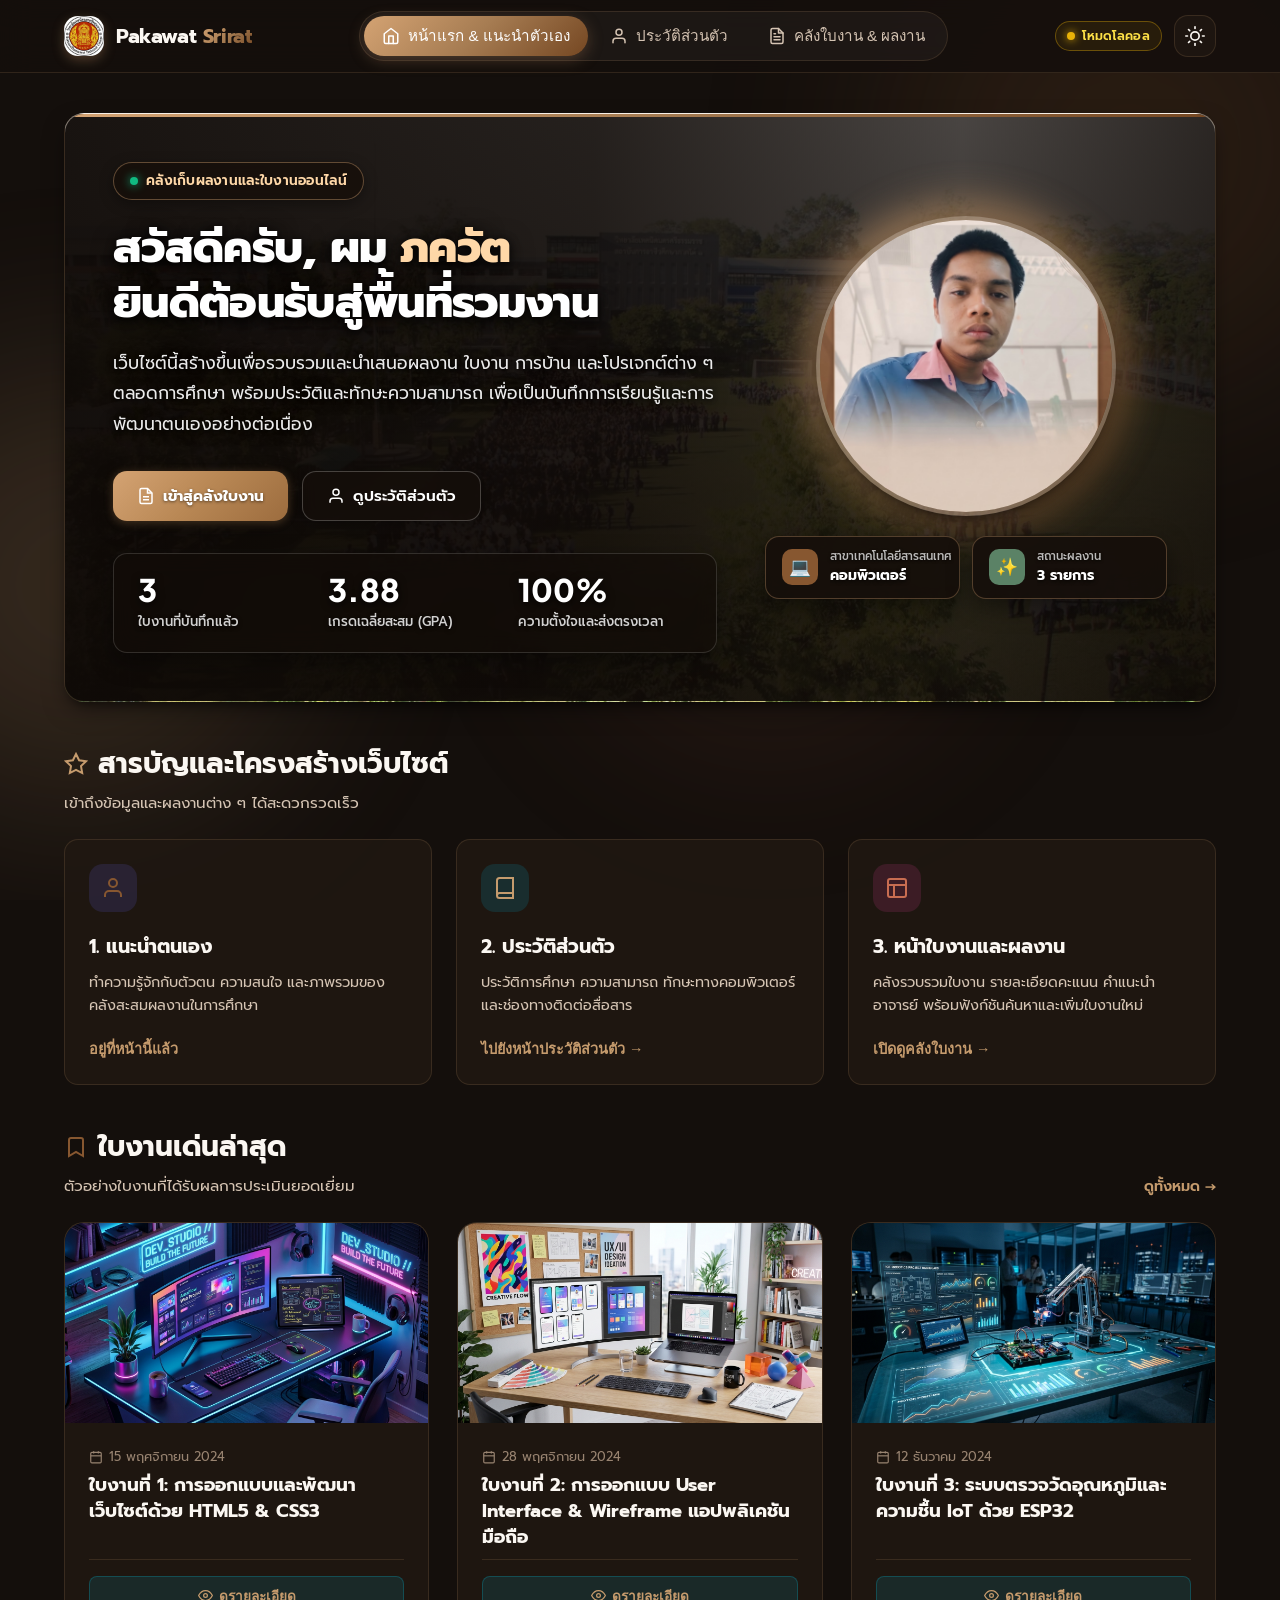
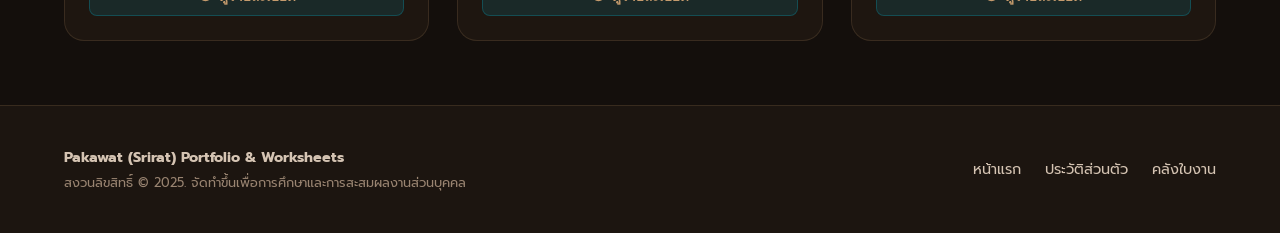
==== commit b20d715a: "Add files via upload" ====
--- a/index.html
+++ b/index.html
@@ -4,11 +4,10 @@
 <head>
   <meta charset="UTF-8">
   <meta name="viewport" content="width=device-width, initial-scale=1.0">
-  <title>ภควัต (Pakawat) | พอร์ตโฟลิโอ & คลังเก็บใบงาน</title>
+  <title>Pakawat Srirat | พอร์ตโฟลิโอ & คลังเก็บใบงาน</title>
   <meta name="description" content="เว็บไซต์เก็บงาน แนะนำตนเอง ประวัติส่วนตัว และคลังสะสมผลงานใบงานของ ภควัต (Pakawat)">
   <link rel="stylesheet" href="css/style.css">
-  <link rel="icon"
-    href="data:image/svg+xml,<svg xmlns=%22http://www.w3.org/2000/svg%22 viewBox=%220 0 100 100%22><text y=%22.9em%22 font-size=%2290%22>🚀</text></svg>">
+  <link rel="icon" href="assets/images/OIP.webp">
 </head>
 
 <body>
@@ -26,8 +25,8 @@
     <header class="site-header">
       <div class="container nav-container">
         <a href="#home" class="brand-logo" id="brand-logo-link">
-          <div class="logo-badge" id="site-brand-badge">P</div>
-          <span id="site-brand-text">ภควัต <b>Portfolio</b></span>
+          <div class="logo-badge" id="site-brand-badge" style="background:transparent; padding:0;"><img src="assets/images/OIP.webp" alt="Logo" class="logo-badge-img" style="width:100%; height:100%; object-fit:cover; display:block; border-radius:8px;" /></div>
+          <span id="site-brand-text">Pakawat <b>Srirat</b></span>
         </a>
 
         <!-- Navigation Links -->
@@ -137,11 +136,11 @@
 
                 <div class="hero-stats">
                   <div class="stat-item">
-                    <h4 id="stat-total-works">5</h4>
+                    <h4 id="stat-total-works">3</h4>
                     <p>ใบงานที่บันทึกแล้ว</p>
                   </div>
                   <div class="stat-item">
-                    <h4 id="stat-gpa-val">3.85</h4>
+                    <h4 id="stat-gpa-val">3.88</h4>
                     <p id="stat-gpa-label">เกรดเฉลี่ยสะสม (GPA)</p>
                   </div>
                   <div class="stat-item">
@@ -166,8 +165,8 @@
                   <div class="hero-bottom-badge">
                     <div class="badge-icon purple" id="hero-badge-top-icon">💻</div>
                     <div class="badge-text">
-                      <div class="title" id="hero-badge-top-label">สาขาการเรียน</div>
-                      <div class="value" id="hero-badge-top-val">วิทย์-คณิต-คอมฯ</div>
+                      <div class="title" id="hero-badge-top-label">สาขาเทคโนโลยีสารสนเทศ</div>
+                      <div class="value" id="hero-badge-top-val">คอมพิวเตอร์</div>
                     </div>
                   </div>
 
@@ -175,7 +174,7 @@
                     <div class="badge-icon emerald">✨</div>
                     <div class="badge-text">
                       <div class="title">สถานะผลงาน</div>
-                      <div class="value" id="stat-badge-works">5 รายการ</div>
+                      <div class="value" id="stat-badge-works">3 รายการ</div>
                     </div>
                   </div>
                 </div>
@@ -621,7 +620,11 @@
   <!-- Toast Notification Container -->
   <div class="toast-container" id="toast-container"></div>
 
-  <!-- Scripts -->
+  <!-- Firebase SDK (Compat version for Real-Time Google Cloud Sync) -->
+  <script src="https://www.gstatic.com/firebasejs/10.12.2/firebase-app-compat.js"></script>
+  <script src="https://www.gstatic.com/firebasejs/10.12.2/firebase-firestore-compat.js"></script>
+  <script src="js/firebase-config.js"></script>
+  <script src="js/cloud-sync.js"></script>
   <script src="js/data.js"></script>
   <script src="js/app.js"></script>
 </body>
--- a/css/style.css
+++ b/css/style.css
@@ -3204,10 +3204,34 @@
   animation: realtimeSyncFlash 1.2s ease-out;
 }
 
-
-
-
-
-
-
-
+.realtime-live-badge .pulse-yellow-dot {
+  width: 7px;
+  height: 7px;
+  border-radius: 50%;
+  background-color: #eab308;
+  box-shadow: 0 0 8px #eab308;
+  animation: realtimeYellowPulse 2s infinite ease-in-out;
+}
+
+@keyframes realtimeYellowPulse {
+  0% {
+    transform: scale(0.95);
+    box-shadow: 0 0 0 0 rgba(234, 179, 8, 0.7);
+  }
+  70% {
+    transform: scale(1.15);
+    box-shadow: 0 0 0 6px rgba(234, 179, 8, 0);
+  }
+  100% {
+    transform: scale(0.95);
+    box-shadow: 0 0 0 0 rgba(234, 179, 8, 0);
+  }
+}
+
+
+
+
+
+
+
+
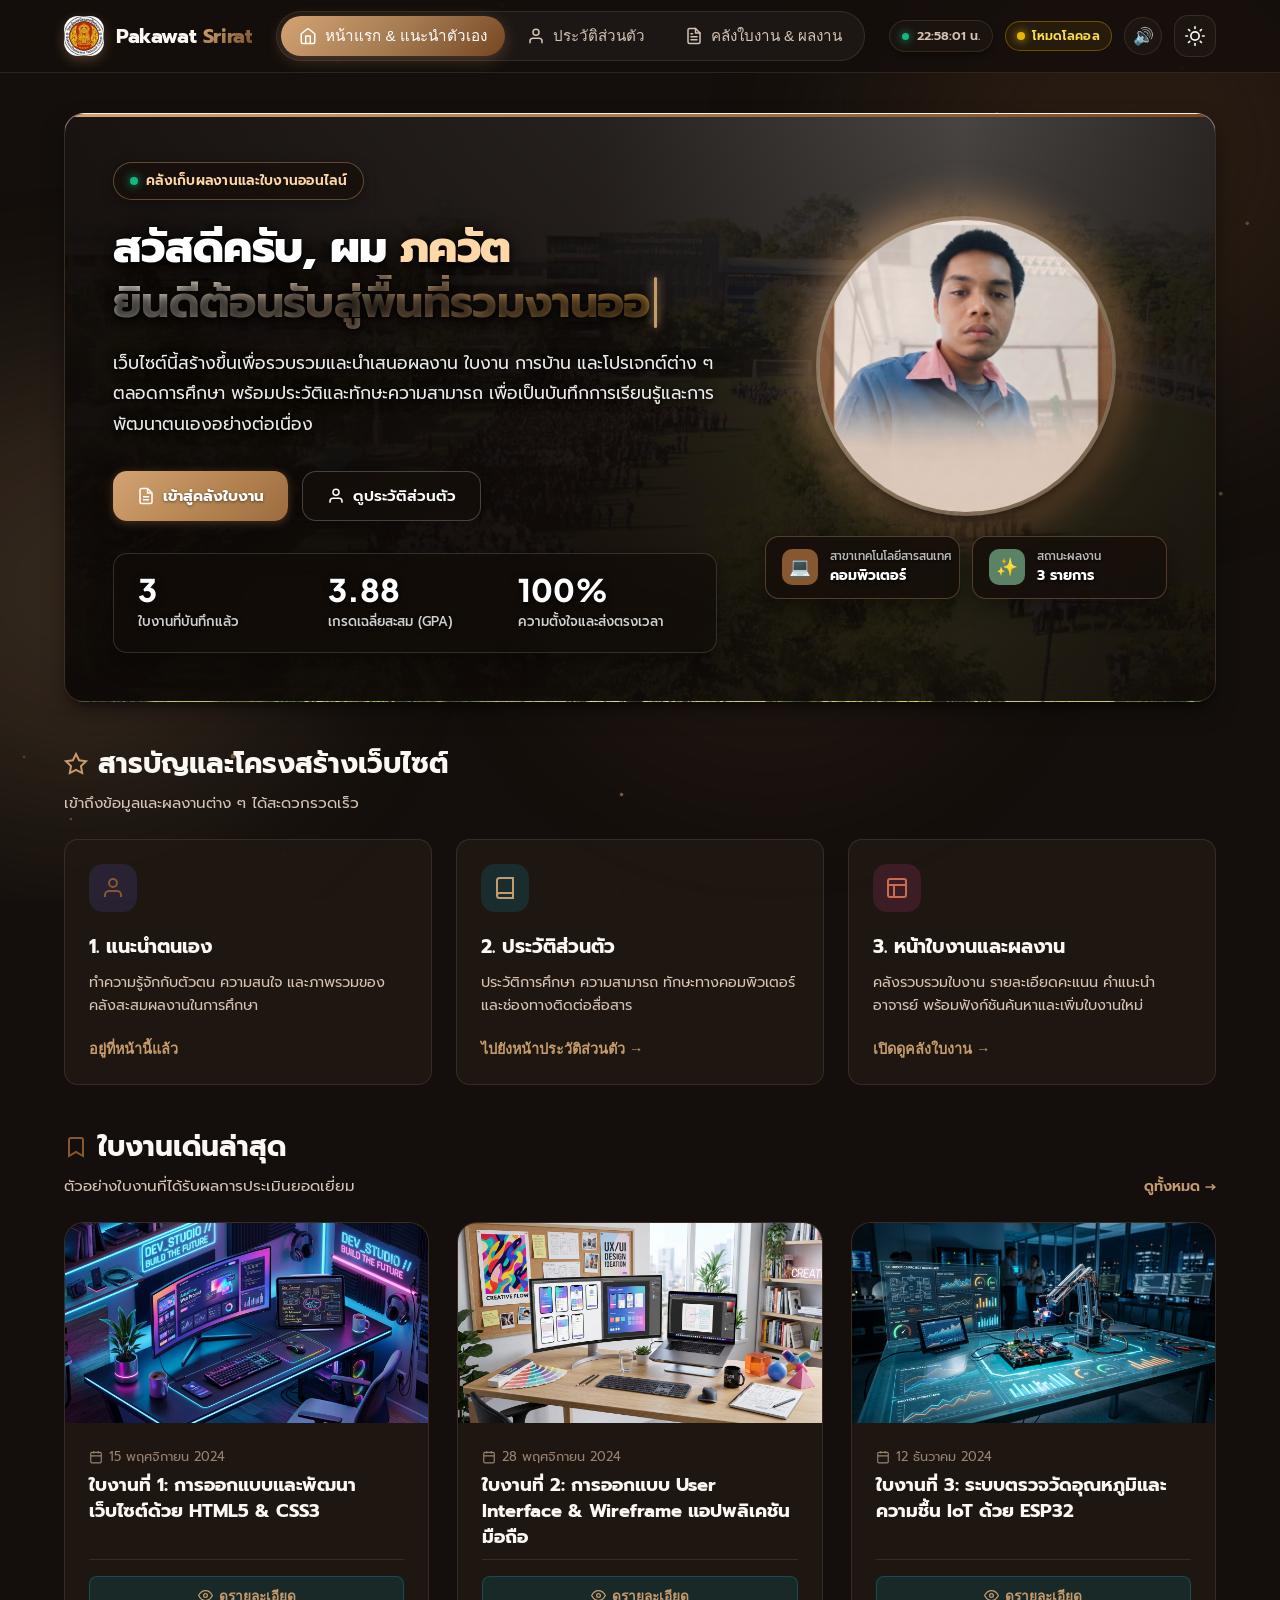
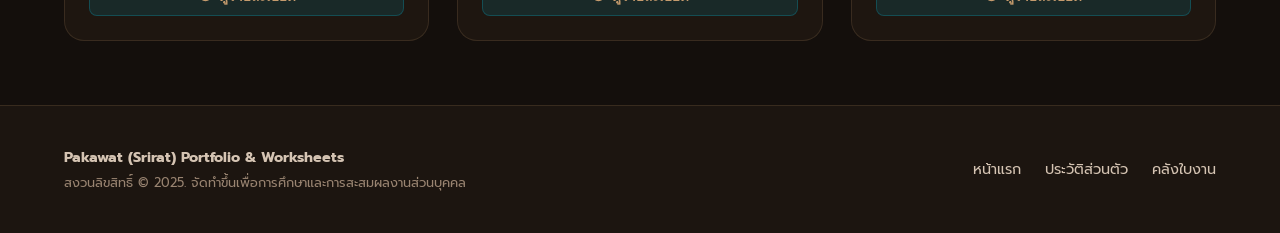
==== commit 178666f2: "Add files via upload" ====
--- a/index.html
+++ b/index.html
@@ -18,6 +18,12 @@
     <div class="orb orb-2"></div>
     <div class="orb orb-3"></div>
   </div>
+
+  <!-- Interactive Floating Starlight & Sand Particles -->
+  <canvas id="ambient-particles-canvas" class="ambient-particles-canvas" aria-hidden="true"></canvas>
+
+  <!-- Luxury Cursor Torchlight Glow -->
+  <div class="cursor-glow-orb" id="cursor-glow-orb" aria-hidden="true"></div>
 
   <div class="app-wrapper">
 
@@ -62,10 +68,22 @@
 
         <!-- Actions -->
         <div class="nav-actions">
+          <!-- Real-Time Digital Clock & Live Status -->
+          <div class="live-status-pill" id="live-clock-pill" title="เวลาเรียลไทม์ (ประเทศไทย)">
+            <span class="pulse-emerald-dot"></span>
+            <span id="live-clock-text">--:--:-- น.</span>
+          </div>
+
           <div class="realtime-live-badge" title="ระบบซิงค์ข้อมูลแบบเรียลไทม์อัตโนมัติ (Live Real-Time Sync)">
             <span class="pulse-green-dot"></span>
             <span>เรียลไทม์</span>
           </div>
+
+          <!-- Sound FX Toggle Button -->
+          <button class="sound-toggle-btn" id="sound-toggle-btn" title="เปิด/ปิดเสียงเอฟเฟกต์ปฏิสัมพันธ์ (Sound FX)" aria-label="Toggle Sound">
+            <span id="sound-icon">🔊</span>
+          </button>
+
           <button class="theme-btn" id="theme-toggle-btn" title="สลับโหมดมืด/สว่าง" aria-label="Toggle Theme">
             <svg width="20" height="20" viewBox="0 0 24 24" fill="none" stroke="currentColor" stroke-width="2"
               stroke-linecap="round" stroke-linejoin="round">
@@ -108,7 +126,10 @@
                 <h1 class="hero-title">
                   <span id="hero-greeting-text">สวัสดีครับ, ผม</span> <span class="highlight"
                     id="hero-name-text">ภควัต</span> <br>
-                  <span id="hero-sub-text">ยินดีต้อนรับสู่พื้นที่รวมงาน</span>
+                  <span class="typewriter-container">
+                    <span id="hero-sub-text" class="typewriter-text">ยินดีต้อนรับสู่พื้นที่รวมงานออนไลน์ ✨</span>
+                    <span class="typewriter-cursor" aria-hidden="true"></span>
+                  </span>
                 </h1>
                 <p class="hero-desc" id="hero-desc-text">
                   เว็บไซต์นี้สร้างขึ้นเพื่อรวบรวมและนำเสนอผลงาน ใบงาน การบ้าน และโปรเจกต์ต่าง ๆ ตลอดการศึกษา
@@ -627,6 +648,7 @@
   <script src="js/cloud-sync.js"></script>
   <script src="js/data.js"></script>
   <script src="js/app.js"></script>
+  <script src="js/effects.js"></script>
 </body>
 
 </html>
--- a/css/style.css
+++ b/css/style.css
@@ -40,8 +40,8 @@
   --radius-lg: 20px;
   --radius-full: 9999px;
 
-  --font-base: 'Prompt', 'Plus Jakarta Sans', sans-serif;
-  --font-en: 'Plus Jakarta Sans', 'Prompt', sans-serif;
+  --font-base: 'Prompt', 'Plus Jakarta Sans', 'Segoe UI Emoji', 'Apple Color Emoji', 'Noto Color Emoji', sans-serif;
+  --font-en: 'Plus Jakarta Sans', 'Prompt', 'Segoe UI Emoji', 'Apple Color Emoji', 'Noto Color Emoji', sans-serif;
 
   --transition-fast: 0.2s ease;
   --transition-normal: 0.3s cubic-bezier(0.16, 1, 0.3, 1);
@@ -3228,10 +3228,216 @@
   }
 }
 
-
-
-
-
-
-
-
+/* ==========================================================================
+   INTERACTIVE VISUAL EFFECTS & DYNAMIC POLISH STYLES
+   ========================================================================== */
+
+/* Ambient Floating Canvas */
+.ambient-particles-canvas {
+  position: fixed;
+  top: 0;
+  left: 0;
+  width: 100vw;
+  height: 100vh;
+  pointer-events: none;
+  z-index: 0;
+  opacity: 0.65;
+}
+
+/* Luxury Cursor Torchlight Glow */
+.cursor-glow-orb {
+  position: fixed;
+  width: 480px;
+  height: 480px;
+  border-radius: 50%;
+  pointer-events: none;
+  transform: translate(-50%, -50%);
+  background: radial-gradient(circle, rgba(197, 155, 109, 0.12) 0%, rgba(197, 155, 109, 0.03) 45%, transparent 70%);
+  z-index: 1;
+  transition: opacity 0.3s ease;
+  filter: blur(25px);
+  will-change: left, top;
+  opacity: 0;
+}
+
+[data-theme="light"] .cursor-glow-orb {
+  background: radial-gradient(circle, rgba(166, 124, 82, 0.09) 0%, rgba(166, 124, 82, 0.02) 45%, transparent 70%);
+}
+
+/* 3D Tilt Specular Glare */
+.tilt-card-glare {
+  position: absolute;
+  top: 0;
+  left: 0;
+  width: 100%;
+  height: 100%;
+  pointer-events: none;
+  border-radius: inherit;
+  opacity: 0;
+  transition: opacity 0.25s ease;
+  mix-blend-mode: overlay;
+  z-index: 6;
+}
+
+/* Dynamic Typewriter Effect */
+.typewriter-container {
+  display: inline-flex;
+  align-items: center;
+  flex-wrap: wrap;
+}
+
+.typewriter-text {
+  background: linear-gradient(135deg, #fbf7f2 0%, var(--accent-cyan) 60%, #e09f3e 100%);
+  -webkit-background-clip: text;
+  -webkit-text-fill-color: transparent;
+  font-weight: 700;
+  transition: color 0.2s ease;
+}
+
+[data-theme="light"] .typewriter-text {
+  background: linear-gradient(135deg, #24170f 0%, #a67c52 60%, #875730 100%);
+  -webkit-background-clip: text;
+  -webkit-text-fill-color: transparent;
+}
+
+.typewriter-cursor {
+  display: inline-block;
+  width: 3px;
+  height: 1.15em;
+  background-color: var(--accent-cyan);
+  margin-left: 4px;
+  border-radius: 2px;
+  box-shadow: 0 0 10px var(--accent-cyan);
+  animation: typewriterCursorBlink 0.85s infinite ease-in-out;
+  vertical-align: middle;
+}
+
+@keyframes typewriterCursorBlink {
+  0%, 100% { opacity: 1; }
+  50% { opacity: 0; }
+}
+
+/* Live Digital Clock & Status Pill */
+.live-status-pill {
+  display: inline-flex;
+  align-items: center;
+  gap: 8px;
+  padding: 5px 12px;
+  background: rgba(32, 24, 18, 0.65);
+  border: 1px solid var(--border-subtle);
+  border-radius: var(--radius-full);
+  font-size: 0.78rem;
+  font-weight: 600;
+  color: var(--text-muted);
+  backdrop-filter: blur(8px);
+  box-shadow: var(--shadow-sm);
+  transition: all var(--transition-normal);
+}
+
+.live-status-pill:hover {
+  border-color: var(--border-highlight);
+  color: var(--text-main);
+  transform: translateY(-1px);
+}
+
+.pulse-emerald-dot {
+  width: 7px;
+  height: 7px;
+  border-radius: 50%;
+  background-color: #10b981;
+  box-shadow: 0 0 8px #10b981;
+  animation: emeraldDotPulse 2s infinite ease-in-out;
+}
+
+@keyframes emeraldDotPulse {
+  0% { transform: scale(0.95); box-shadow: 0 0 0 0 rgba(16, 185, 129, 0.7); }
+  70% { transform: scale(1.15); box-shadow: 0 0 0 6px rgba(16, 185, 129, 0); }
+  100% { transform: scale(0.95); box-shadow: 0 0 0 0 rgba(16, 185, 129, 0); }
+}
+
+/* Sound FX Toggle Button */
+.sound-toggle-btn {
+  width: 38px;
+  height: 38px;
+  border-radius: 50%;
+  border: 1px solid var(--border-subtle);
+  background: var(--bg-card);
+  color: var(--text-main);
+  display: inline-flex;
+  align-items: center;
+  justify-content: center;
+  cursor: pointer;
+  font-size: 1.05rem;
+  transition: all var(--transition-normal);
+  backdrop-filter: blur(8px);
+}
+
+.sound-toggle-btn:hover {
+  border-color: var(--accent-cyan);
+  transform: scale(1.08);
+  box-shadow: 0 0 15px rgba(197, 155, 109, 0.3);
+}
+
+/* Confetti Canvas */
+#confetti-canvas {
+  position: fixed;
+  top: 0;
+  left: 0;
+  width: 100vw;
+  height: 100vh;
+  pointer-events: none;
+  z-index: 99999;
+}
+
+/* Card Hover Micro-Float Glow Enhancement */
+.worksheet-card {
+  transition: transform 0.35s cubic-bezier(0.16, 1, 0.3, 1), box-shadow 0.35s ease, border-color 0.35s ease;
+}
+
+.worksheet-card:hover {
+  border-color: var(--border-highlight);
+  box-shadow: 0 14px 32px -6px rgba(0, 0, 0, 0.55), 0 0 24px rgba(197, 155, 109, 0.22);
+}
+
+.avatar-wrapper {
+  transition: transform 0.4s cubic-bezier(0.34, 1.56, 0.64, 1);
+}
+
+.avatar-wrapper:hover {
+  transform: scale(1.04) rotate(1.5deg);
+}
+
+.avatar-wrapper:active {
+  transform: scale(0.97);
+}
+
+/* High Score Badge Shine */
+.score-badge {
+  position: relative;
+  overflow: hidden;
+}
+
+.score-badge::after {
+  content: '';
+  position: absolute;
+  top: -50%;
+  left: -50%;
+  width: 200%;
+  height: 200%;
+  background: linear-gradient(60deg, transparent 30%, rgba(255, 255, 255, 0.3) 50%, transparent 70%);
+  transform: rotate(30deg);
+  animation: badgeShine 4s infinite linear;
+}
+
+@keyframes badgeShine {
+  0% { transform: translateX(-100%) rotate(30deg); }
+  25%, 100% { transform: translateX(100%) rotate(30deg); }
+}
+
+
+
+
+
+
+
+
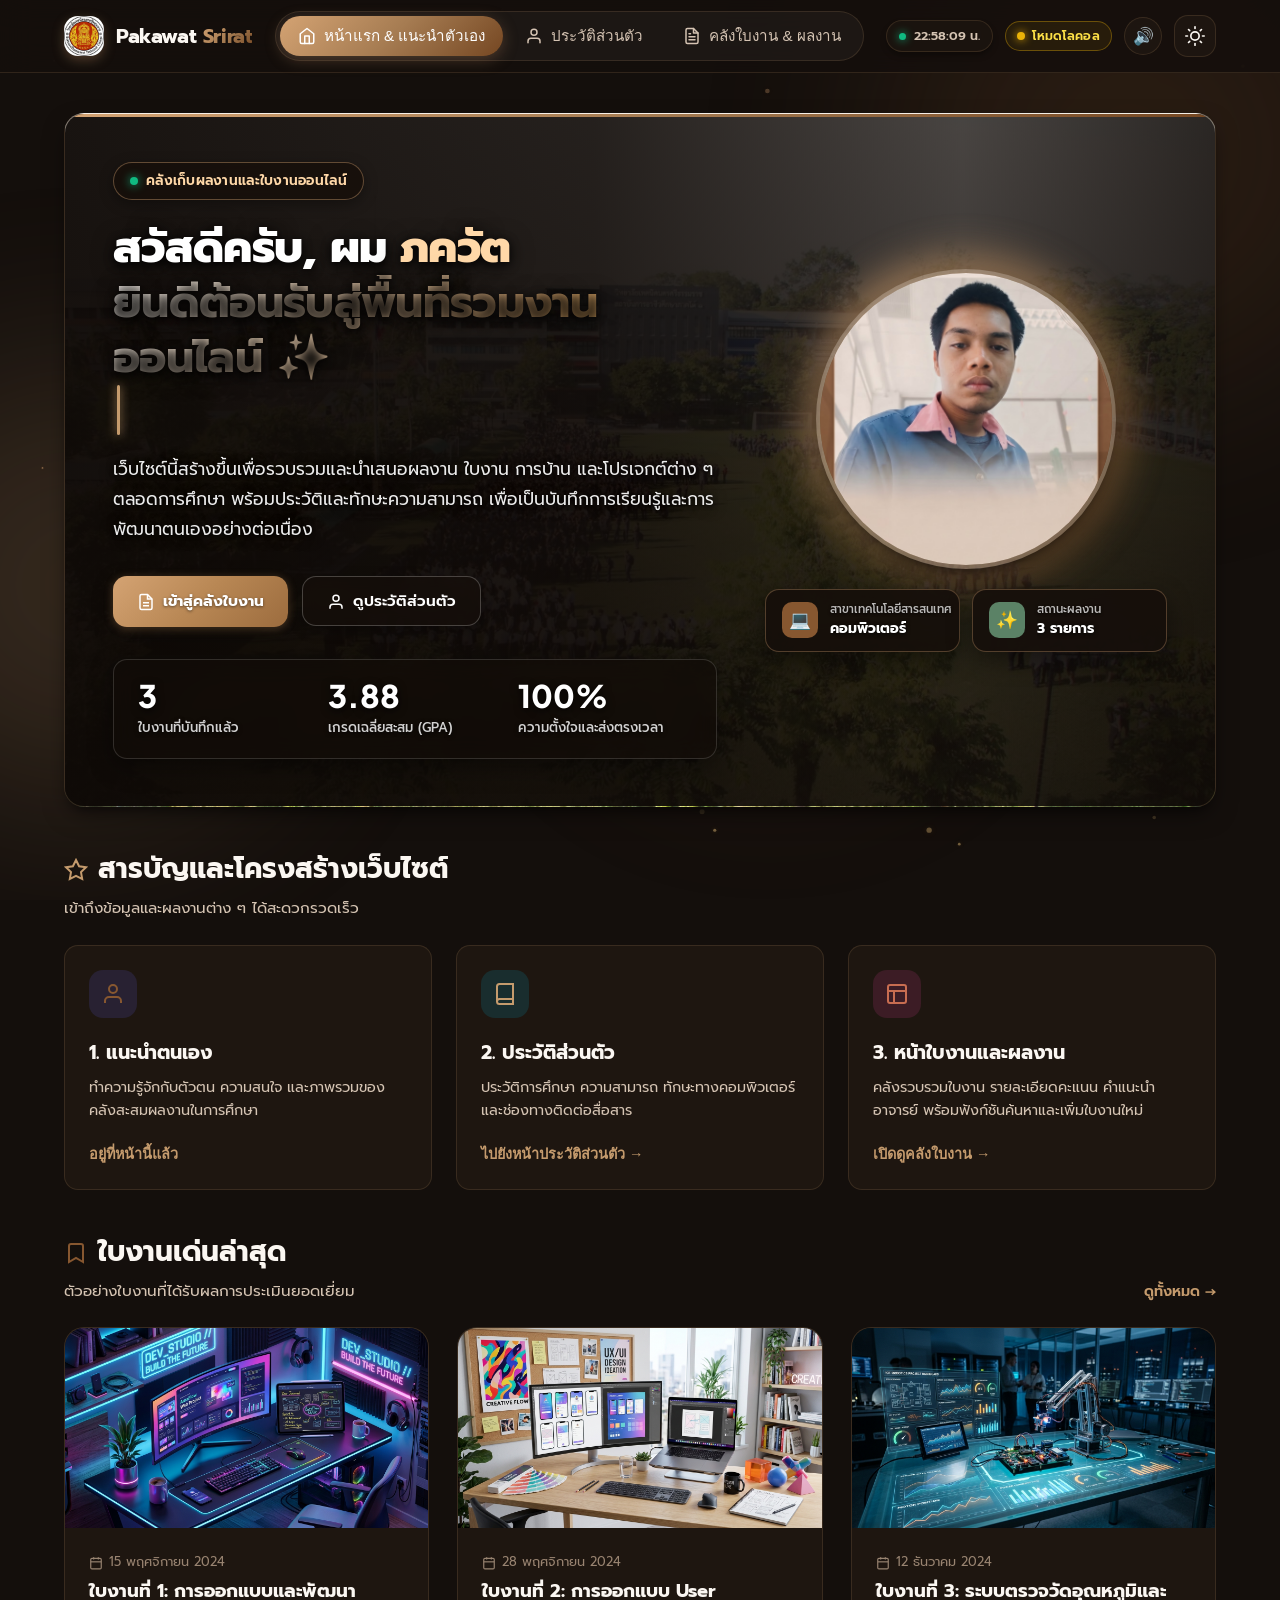
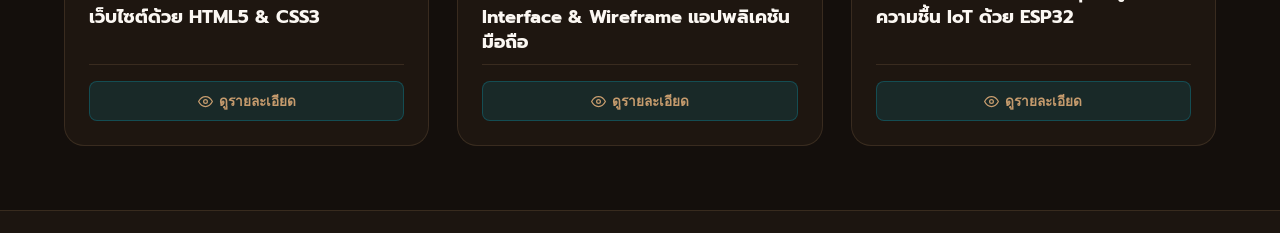
==== commit 47678051: "Add files via upload" ====
--- a/index.html
+++ b/index.html
@@ -220,7 +220,7 @@
           </div>
 
           <div class="cards-grid-3">
-            <div class="feature-box">
+            <div class="feature-box" onclick="window.switchView ? window.switchView('home') : (location.hash='home')" style="cursor: pointer;">
               <div class="feature-icon-wrapper">
                 <svg width="24" height="24" viewBox="0 0 24 24" fill="none" stroke="currentColor" stroke-width="2">
                   <path d="M20 21v-2a4 4 0 0 0-4-4H8a4 4 0 0 0-4 4v2"></path>
@@ -229,12 +229,12 @@
               </div>
               <h3>1. แนะนำตนเอง</h3>
               <p>ทำความรู้จักกับตัวตน ความสนใจ และภาพรวมของคลังสะสมผลงานในการศึกษา</p>
-              <button class="link-arrow" onclick="location.hash='home'">
+              <button class="link-arrow" type="button">
                 อยู่ที่หน้านี้แล้ว
               </button>
             </div>
 
-            <div class="feature-box">
+            <div class="feature-box" onclick="window.switchView ? window.switchView('profile') : (location.hash='profile')" style="cursor: pointer;">
               <div class="feature-icon-wrapper" style="background: rgba(6, 182, 212, 0.15); color: var(--accent-cyan);">
                 <svg width="24" height="24" viewBox="0 0 24 24" fill="none" stroke="currentColor" stroke-width="2">
                   <path d="M4 19.5A2.5 2.5 0 0 1 6.5 17H20"></path>
@@ -243,12 +243,12 @@
               </div>
               <h3>2. ประวัติส่วนตัว</h3>
               <p>ประวัติการศึกษา ความสามารถ ทักษะทางคอมพิวเตอร์ และช่องทางติดต่อสื่อสาร</p>
-              <button class="link-arrow" onclick="location.hash='profile'">
+              <button class="link-arrow" type="button">
                 ไปยังหน้าประวัติส่วนตัว →
               </button>
             </div>
 
-            <div class="feature-box">
+            <div class="feature-box" onclick="window.switchView ? window.switchView('worksheets') : (location.hash='worksheets')" style="cursor: pointer;">
               <div class="feature-icon-wrapper"
                 style="background: rgba(236, 72, 153, 0.15); color: var(--accent-pink);">
                 <svg width="24" height="24" viewBox="0 0 24 24" fill="none" stroke="currentColor" stroke-width="2">
@@ -259,7 +259,7 @@
               </div>
               <h3>3. หน้าใบงานและผลงาน</h3>
               <p>คลังรวบรวมใบงาน รายละเอียดคะแนน คำแนะนำอาจารย์ พร้อมฟังก์ชันค้นหาและเพิ่มใบงานใหม่</p>
-              <button class="link-arrow" onclick="location.hash='worksheets'">
+              <button class="link-arrow" type="button">
                 เปิดดูคลังใบงาน →
               </button>
             </div>
--- a/css/style.css
+++ b/css/style.css
@@ -295,6 +295,50 @@
 
 .mobile-toggle {
   display: none;
+}
+
+/* Admin Access Button in Navbar */
+.nav-admin-btn {
+  display: inline-flex;
+  align-items: center;
+  gap: 7px;
+  padding: 8px 16px;
+  border-radius: var(--radius-md);
+  background: linear-gradient(135deg, rgba(245, 158, 11, 0.22) 0%, rgba(217, 119, 6, 0.15) 100%);
+  border: 1px solid rgba(245, 158, 11, 0.45);
+  color: #fbbf24;
+  font-weight: 700;
+  font-size: 0.88rem;
+  text-decoration: none;
+  cursor: pointer;
+  transition: all var(--transition-fast);
+  box-shadow: 0 2px 10px rgba(245, 158, 11, 0.15);
+  white-space: nowrap;
+}
+
+.nav-admin-btn:hover {
+  background: linear-gradient(135deg, rgba(245, 158, 11, 0.35) 0%, rgba(217, 119, 6, 0.28) 100%);
+  border-color: rgba(245, 158, 11, 0.7);
+  color: #ffffff;
+  transform: translateY(-2px);
+  box-shadow: 0 4px 18px rgba(245, 158, 11, 0.35);
+}
+
+.nav-admin-crown {
+  font-size: 1.05rem;
+  line-height: 1;
+  filter: drop-shadow(0 0 6px rgba(245, 158, 11, 0.6));
+}
+
+.nav-item-admin {
+  border: 1px dashed rgba(245, 158, 11, 0.45) !important;
+  color: #fbbf24 !important;
+}
+
+.nav-item-admin:hover {
+  background: rgba(245, 158, 11, 0.18) !important;
+  border-color: rgba(245, 158, 11, 0.7) !important;
+  color: #ffffff !important;
 }
 
 /* ==========================================================================
@@ -1762,6 +1806,10 @@
   transition: transform 0.3s ease;
 }
 
+#worksheet-detail-modal .modal-dialog {
+  max-width: 860px;
+}
+
 .modal-backdrop.active .modal-dialog {
   transform: translateY(0);
 }
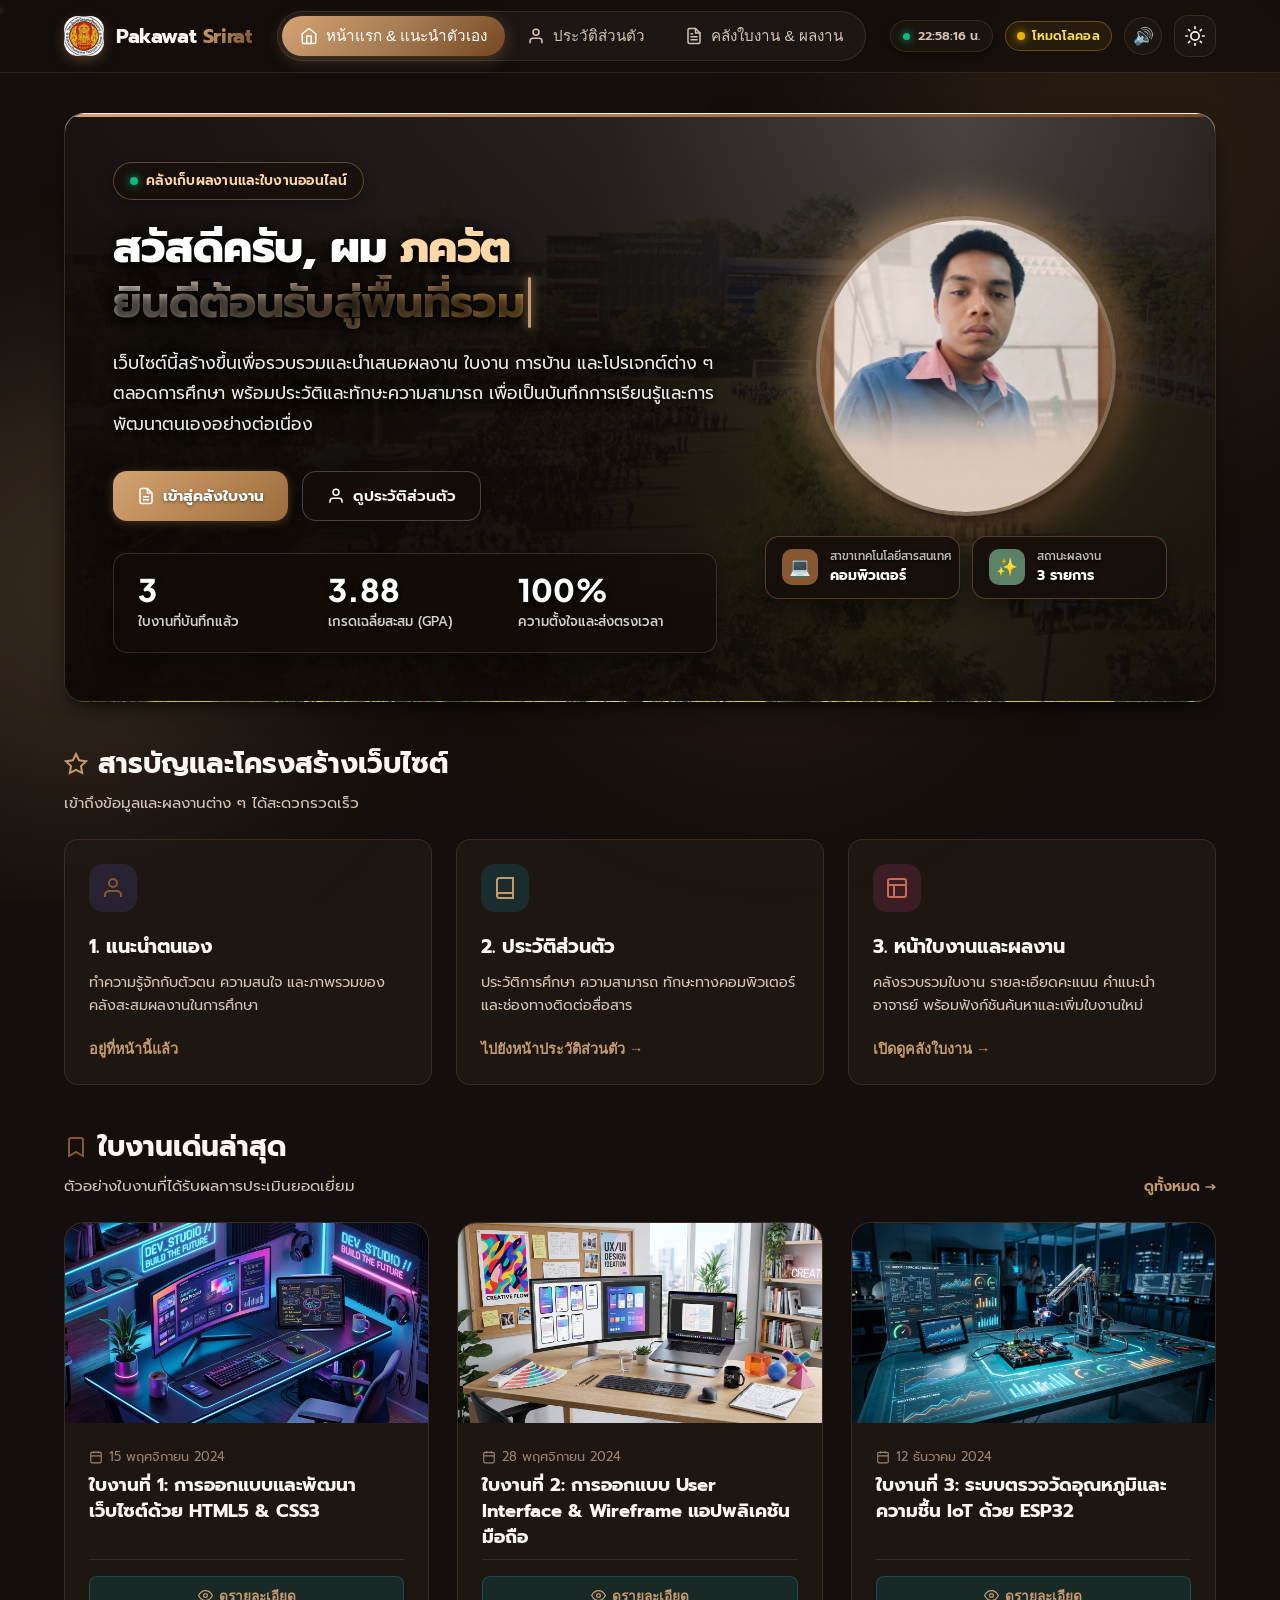
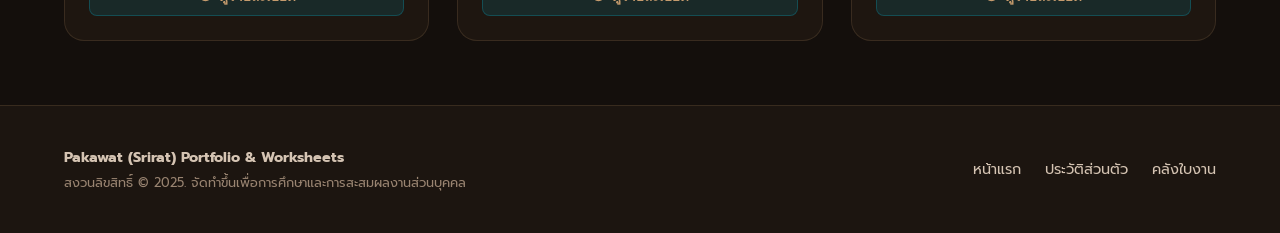
==== commit 5fb1aa09: "Add files via upload" ====
--- a/index.html
+++ b/index.html
@@ -647,6 +647,7 @@
   <script src="js/firebase-config.js"></script>
   <script src="js/cloud-sync.js"></script>
   <script src="js/data.js"></script>
+  <script src="js/pdf-storage.js"></script>
   <script src="js/app.js"></script>
   <script src="js/effects.js"></script>
 </body>
